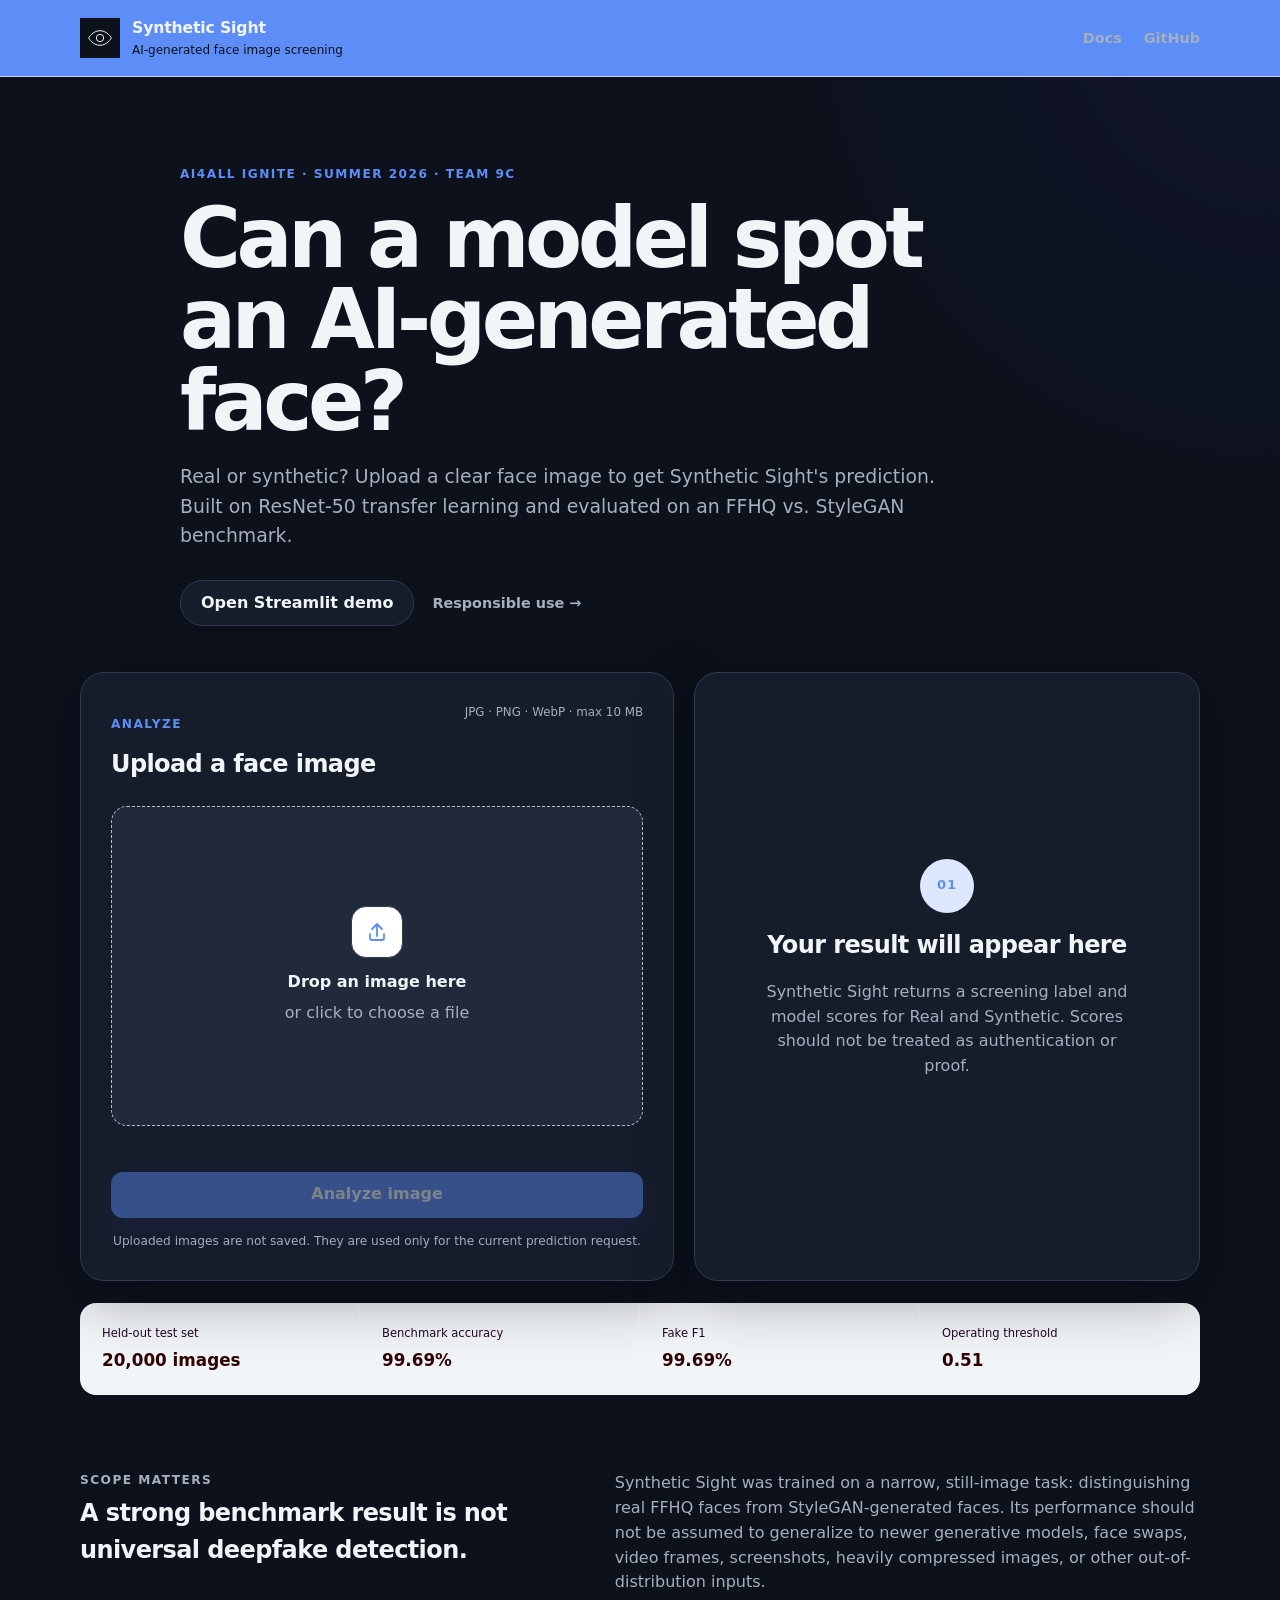
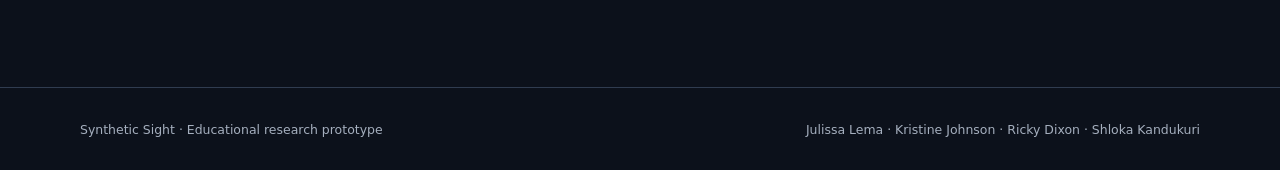
==== frontend/index.html @ fc6e4e45 "Add GitHub Pages frontend" ====
<!doctype html>
<html lang="en">
<head>
  <meta charset="utf-8" />
  <meta name="viewport" content="width=device-width, initial-scale=1" />
  <meta
    name="description"
    content="Synthetic Sight — a research prototype for screening still face images for StyleGAN-like synthetic patterns."
  />
  <meta name="theme-color" content="#111827" />
  <title>Synthetic Sight</title>
  <link rel="stylesheet" href="./styles.css" />
</head>
<body>
  <header class="site-header">
    <div class="shell header-inner">
      <a class="brand" href="./" aria-label="Synthetic Sight home">
        <span class="brand-mark" aria-hidden="true">
          <svg viewBox="0 0 64 64" role="img">
            <path d="M4 32s10-18 28-18 28 18 28 18-10 18-28 18S4 32 4 32Z"></path>
            <circle cx="32" cy="32" r="9"></circle>
          </svg>
        </span>
        <span>
          <strong>Synthetic Sight</strong>
          <small>AI-generated face image screening</small>
        </span>
      </a>

      <nav class="nav-links" aria-label="Project links">
        <a href="https://github.com/kristinealli/SyntheticSight/tree/main/docs" target="_blank" rel="noreferrer">Docs</a>
        <a href="https://github.com/kristinealli/SyntheticSight" target="_blank" rel="noreferrer">GitHub</a>
      </nav>
    </div>
  </header>

  <main>
    <section class="hero shell">
      <div class="eyebrow">AI4ALL Ignite · Summer 2026 · Team 9C</div>
      <h1>Can a model spot an AI-generated face?</h1>
      <p class="hero-copy">
        Real or synthetic? Upload a clear face image to get Synthetic Sight's prediction.
        Built on ResNet-50 transfer learning and evaluated on an FFHQ vs. StyleGAN benchmark.
      </p>
      <div class="hero-actions">
        <a class="button button-secondary" id="streamlit-link"
          href="https://syntheticsight-ai4allgroup09c.streamlit.app/"
          target="_blank" rel="noreferrer">Open Streamlit demo</a>
        <a class="text-link" href="https://github.com/kristinealli/SyntheticSight/blob/main/docs/bias-and-ethics.md"
          target="_blank" rel="noreferrer">Responsible use →</a>
      </div>
    </section>

    <section class="workspace shell" aria-labelledby="analyze-heading">
      <div class="panel upload-panel">
        <div class="panel-heading">
          <div>
            <p class="section-kicker">Analyze</p>
            <h2 id="analyze-heading">Upload a face image</h2>
          </div>
          <span class="format-note">JPG · PNG · WebP · max 10 MB</span>
        </div>

        <input id="file-input" type="file" accept="image/jpeg,image/png,image/webp" hidden />

        <div
          id="drop-zone"
          class="drop-zone"
          role="button"
          tabindex="0"
          aria-controls="file-input"
          aria-label="Choose an image or drop an image here"
        >
          <div id="drop-prompt" class="drop-prompt">
            <div class="upload-icon" aria-hidden="true">
              <svg viewBox="0 0 24 24">
                <path d="M12 16V4m0 0L7 9m5-5 5 5M5 14v4a2 2 0 0 0 2 2h10a2 2 0 0 0 2-2v-4"></path>
              </svg>
            </div>
            <strong>Drop an image here</strong>
            <span>or click to choose a file</span>
          </div>

          <div id="preview-wrap" class="preview-wrap" hidden>
            <img id="image-preview" alt="Preview of selected image" />
            <button id="change-image" class="image-action" type="button">Choose another</button>
          </div>
        </div>

        <div id="status" class="status" role="status" aria-live="polite"></div>

        <button id="analyze-button" class="button button-primary analyze-button" type="button" disabled>
          Analyze image
        </button>

        <p class="privacy-note">
          Uploaded images are not saved. They are used only for the current prediction request.
        </p>
      </div>

      <aside class="panel result-panel" aria-labelledby="result-heading">
        <div id="result-empty" class="result-empty">
          <div class="result-icon" aria-hidden="true">01</div>
          <h2 id="result-heading">Your result will appear here</h2>
          <p>
            Synthetic Sight returns a screening label and model scores for Real and Synthetic.
            Scores should not be treated as authentication or proof.
          </p>
        </div>

        <div id="result-content" hidden>
          <p class="section-kicker">Screening result</p>
          <div class="result-title-row">
            <div>
              <h2 id="result-label">—</h2>
              <p id="result-summary" class="result-summary"></p>
            </div>
            <span id="result-badge" class="result-badge"></span>
          </div>

          <div class="score-block">
            <div class="score-row">
              <div class="score-label">
                <span>Synthetic score</span>
                <strong id="synthetic-score">—</strong>
              </div>
              <div class="meter" aria-hidden="true">
                <span id="synthetic-meter"></span>
              </div>
            </div>

            <div class="score-row">
              <div class="score-label">
                <span>Real score</span>
                <strong id="real-score">—</strong>
              </div>
              <div class="meter" aria-hidden="true">
                <span id="real-meter"></span>
              </div>
            </div>
          </div>

          <dl class="result-meta">
            <div>
              <dt>Decision threshold</dt>
              <dd id="threshold">—</dd>
            </div>
            <div>
              <dt>Model</dt>
              <dd>ResNet-50</dd>
            </div>
          </dl>

          <div class="caveat">
            <strong>Interpret with care.</strong>
            <p id="caveat-text">
              Screening indication only; this prediction does not authenticate image provenance.
            </p>
          </div>
        </div>
      </aside>
    </section>

    <section class="model-strip shell" aria-label="Model summary">
      <div>
        <span>Held-out test set</span>
        <strong>20,000 images</strong>
      </div>
      <div>
        <span>Benchmark accuracy</span>
        <strong>99.69%</strong>
      </div>
      <div>
        <span>Fake F1</span>
        <strong>99.69%</strong>
      </div>
      <div>
        <span>Operating threshold</span>
        <strong>0.51</strong>
      </div>
    </section>

    <section class="scope shell">
      <div>
        <p class="section-kicker">Scope matters</p>
        <h2>A strong benchmark result is not universal deepfake detection.</h2>
      </div>
      <p>
        Synthetic Sight was trained on a narrow, still-image task: distinguishing real FFHQ faces from StyleGAN-generated faces.
        Its performance should not be assumed to generalize to newer generative models, face swaps, video frames, screenshots,
        heavily compressed images, or other out-of-distribution inputs.
      </p>
    </section>
  </main>

  <footer class="site-footer">
    <div class="shell footer-inner">
      <p>Synthetic Sight · Educational research prototype</p>
      <p>Julissa Lema · Kristine Johnson · Ricky Dixon · Shloka Kandukuri</p>
    </div>
  </footer>

  <script src="./config.js"></script>
  <script src="./app.js"></script>
</body>
</html>
---- frontend/styles.css ----
/* :root {
  --bg: #1A150B;
  --surface: #5B342B;
  --surface-muted: #3D3421;
  --ink: hsl(F1DDD0);
  --ink-soft: #faf4f3;
  --line: #F3E6CB;
  --accent: #D25149;
  --accent-dark: #65231F;
  --accent-soft: #EQAF8E;
  --synthetic: #D25149;
  --real: #635639;
  --danger: #402B1C;
  --danger-soft: #E0AF8E;
  --shadow: 0 18px 60px rgba(17, 24, 39, 0.08);
  --radius-lg: 24px;
  --radius-md: 16px;
  --radius-sm: 10px;
  --shell: 1120px;
} */

/* :root {
  --bg: #0E0E11;
  --surface: #1A1A20;
  --surface-muted: #25252D;

  --ink: #F5F2EE;
  --ink-soft: #AAA7B0;
  --line: #35353F;

  --accent: #D95D67;
  --accent-dark: #913C45;
  --accent-soft: #F7DADD;

  --synthetic: #D95D67;
  --real: #6F8F84;

  --danger: #B6434D;
  --danger-soft: #F8DEDF;

  --shadow: 0 18px 60px rgba(0, 0, 0, 0.28);
  --radius-lg: 24px;
  --radius-md: 16px;
  --radius-sm: 10px;
  --shell: 1120px;
} */

:root {
  --bg: #0C111B;
  --surface: #151D2B;
  --surface-muted: #202A3B;

  --ink: #F2F5F8;
  --ink-soft: #A5AFBE;
  --line: #303C50;

  --accent: #5D8EF7;
  --accent-dark: #315DBA;
  --accent-soft: #DDE8FF;

  --synthetic: #E56473;
  --real: #61A89D;

  --danger: #C94958;
  --danger-soft: #F7DDE1;

  --shadow: 0 18px 60px rgba(4, 9, 20, 0.36);
  --radius-lg: 24px;
  --radius-md: 16px;
  --radius-sm: 10px;
  --shell: 1120px;
}

/* :root {
  --bg: #17120F;
  --surface: #2A201C;
  --surface-muted: #382B25;

  --ink: #F1E8DE;
  --ink-soft: #C2B4A7;
  --line: #514039;

  --accent: #D4655B;
  --accent-dark: #8A3933;
  --accent-soft: #F2CFC8;

  --synthetic: #D4655B;
  --real: #8A9270;

  --danger: #A7423A;
  --danger-soft: #F3D3CE;

  --shadow: 0 18px 60px rgba(12, 7, 5, 0.34);
  --radius-lg: 24px;
  --radius-md: 16px;
  --radius-sm: 10px;
  --shell: 1120px;
} */

* {
  box-sizing: border-box;
}

html {
  scroll-behavior: smooth;
}

body {
  margin: 0;
  background:
    radial-gradient(circle at top right, rgba(79, 70, 229, 0.08), transparent 34rem),
    var(--bg);
  color: var(--ink);
  font-family:
    Inter, ui-sans-serif, system-ui, -apple-system, BlinkMacSystemFont, "Segoe UI",
    sans-serif;
  line-height: 1.55;
}

button,
input {
  font: inherit;
}

button,
a {
  -webkit-tap-highlight-color: transparent;
}

a {
  color: inherit;
}

.shell {
  width: min(calc(100% - 40px), var(--shell));
  margin-inline: auto;
}

.site-header {
  border-bottom: 1px solid rgba(223, 227, 232, 0.8);
  background:#5D8EF7;
  backdrop-filter: blur(14px);
  position: sticky;
  top: 0;
  z-index: 20;
}

.header-inner,
.footer-inner {
  display: flex;
  align-items: center;
  justify-content: space-between;
  gap: 24px;
}

.header-inner {
  min-height: 76px;
}

.brand {
  display: inline-flex;
  align-items: center;
  gap: 12px;
  text-decoration: none;
}

.brand-mark {
  width: 40px;
  height: 40px;
  display: grid;
  place-items: center;cd /
  border-radius: 12px;
  background: var(--bg);
}

.brand-mark svg {
  width: 26px;
  height: 26px;
  fill: none;
  stroke: white;
  stroke-width: 2.3;
}

.brand strong,
.brand small {
  display: block;
}

.brand strong {
  font-size: 0.98rem;
  letter-spacing: -0.01em;
}

.brand small {
  margin-top: 1px;
  color:var(--bg);
  font-size: 0.75rem;
}

.nav-links {
  display: flex;
  gap: 22px;
}

.nav-links a,
.text-link {
  color: var(--ink-soft);
  text-decoration: none;
  font-size: 0.9rem;
  font-weight: 650;
}

.nav-links a:hover,
.text-link:hover {
  color: var(--ink);
}

.hero {
  padding: 88px 0 46px;
  max-width: 920px;
}

.eyebrow,
.section-kicker {
  color: var(--accent);
  font-size: 0.76rem;
  font-weight: 800;
  letter-spacing: 0.12em;
  text-transform: uppercase;
}

.hero h1 {
  max-width: 780px;
  margin: 14px 0 20px;
  font-size: clamp(2.6rem, 7vw, 5.2rem);
  line-height: 0.98;
  letter-spacing: -0.055em;
}

.hero-copy {
  max-width: 760px;
  margin: 0;
  color: var(--ink-soft);
  font-size: clamp(1rem, 2vw, 1.18rem);
}

.hero-actions {
  display: flex;
  align-items: center;
  gap: 18px;
  margin-top: 30px;
}

.button {
  border: 0;
  border-radius: 999px;
  cursor: pointer;
  display: inline-flex;
  align-items: center;
  justify-content: center;
  min-height: 46px;
  padding: 0 20px;
  font-weight: 750;
  text-decoration: none;
  transition: transform 0.16s ease, box-shadow 0.16s ease, opacity 0.16s ease;
}

.button:hover:not(:disabled) {
  transform: translateY(-1px);
}

.button-primary {
  color: rgb(249, 249, 249);
  background: var(--accent);
  box-shadow: 0 10px 24px rgba(79, 70, 229, 0.22);
}

.button-primary:hover:not(:disabled) {
  background: var(--accent-dark);
}

.button-secondary {
  background: var(--surface);
  border: 1px solid var(--line);
}

.button:disabled {
  cursor: not-allowed;
  opacity: 0.46;
}

.workspace {
  display: grid;
  grid-template-columns: minmax(0, 1.08fr) minmax(300px, 0.92fr);
  gap: 20px;
  align-items: stretch;
}

.panel {
  background: var(--surface);
  border: 1px solid var(--line);
  border-radius: var(--radius-lg);
  box-shadow: var(--shadow);
}

.upload-panel {
  padding: 30px;
}

.result-panel {
  padding: 30px;
  min-height: 530px;
  display: flex;
}

.panel-heading {
  display: flex;
  align-items: flex-start;
  justify-content: space-between;
  gap: 20px;
  margin-bottom: 22px;
}

.panel-heading h2,
.result-panel h2,
.scope h2 {
  margin: 5px 0 0;
  letter-spacing: -0.025em;
}

.format-note {
  color: var(--ink-soft);
  font-size: 0.74rem;
  white-space: nowrap;
}

.drop-zone {
  min-height: 320px;
  border: 1.5px dashed #b9c0ca;
  border-radius: var(--radius-md);
  background: var(--surface-muted);
  display: grid;
  place-items: center;
  overflow: hidden;
  cursor: pointer;
  outline: none;
  transition: border-color 0.16s ease, background 0.16s ease, box-shadow 0.16s ease;
}

.drop-zone:hover,
.drop-zone:focus-visible,
.drop-zone.is-dragging {
  border-color: var(--accent);
  background: var(--accent-soft);
  box-shadow: 0 0 0 4px rgba(79, 70, 229, 0.08);
}

.drop-prompt {
  display: flex;
  flex-direction: column;
  align-items: center;
  gap: 6px;
  color: var(--ink-soft);
}

.drop-prompt strong {
  color: var(--ink);
}

.upload-icon {
  width: 52px;
  height: 52px;
  display: grid;
  place-items: center;
  margin-bottom: 6px;
  border-radius: 15px;
  background: white;
  border: 1px solid var(--line);
}

.upload-icon svg {
  width: 24px;
  height: 24px;
  fill: none;
  stroke: var(--accent);
  stroke-width: 1.8;
  stroke-linecap: round;
  stroke-linejoin: round;
}

.preview-wrap {
  width: 100%;
  height: 320px;
  position: relative;
  background: #111827;
}

.preview-wrap img {
  width: 100%;
  height: 100%;
  display: block;
  object-fit: contain;
}

.image-action {
  position: absolute;
  right: 14px;
  bottom: 14px;
  border: 1px solid rgba(255, 255, 255, 0.38);
  border-radius: 999px;
  padding: 8px 12px;
  color: white;
  background: rgba(17, 24, 39, 0.78);
  backdrop-filter: blur(6px);
  cursor: pointer;
}

.status {
  min-height: 24px;
  margin: 14px 2px 8px;
  color: var(--ink-soft);
  font-size: 0.86rem;
}

.status.is-error {
  color: var(--danger);
}

.analyze-button {
  width: 100%;
  border-radius: 12px;
}

.privacy-note {
  margin: 14px 2px 0;
  color: var(--ink-soft);
  font-size: 0.76rem;
}

.result-empty,
#result-content {
  width: 100%;
  align-self: center;
}

.result-empty {
  max-width: 380px;
  margin: auto;
  text-align: center;
}

.result-empty p {
  color: var(--ink-soft);
}

.result-icon {
  width: 54px;
  height: 54px;
  margin: 0 auto 14px;
  display: grid;
  place-items: center;
  border-radius: 50%;
  color: var(--accent);
  background: var(--accent-soft);
  font-size: 0.82rem;
  font-weight: 850;
  letter-spacing: 0.06em;
}

.result-title-row {
  display: flex;
  justify-content: space-between;
  gap: 18px;
  align-items: start;
}

.result-title-row h2 {
  font-size: 2.5rem;
  line-height: 1;
}

.result-summary {
  margin: 8px 0 0;
  color: var(--ink-soft);
}

.result-badge {
  border-radius: 999px;
  padding: 7px 10px;
  font-size: 0.72rem;
  font-weight: 800;
}

.result-badge.synthetic {
  color: var(--synthetic);
  background: #f3e8ff;
}

.result-badge.real {
  color: var(--real);
  background: #ccfbf1;
}

.score-block {
  display: grid;
  gap: 20px;
  margin: 32px 0;
}

.score-label {
  display: flex;
  justify-content: space-between;
  gap: 12px;
  margin-bottom: 8px;
  font-size: 0.88rem;
}

.score-label span {
  color: var(--ink-soft);
}

.meter {
  height: 10px;
  overflow: hidden;
  border-radius: 999px;
  background: #e9edf2;
}

.meter span {
  display: block;
  width: 0;
  height: 100%;
  border-radius: inherit;
  transition: width 0.45s ease;
}

#synthetic-meter {
  background: var(--synthetic);
}

#real-meter {
  background: var(--real);
}

.result-meta {
  display: grid;
  grid-template-columns: 1fr 1fr;
  gap: 10px;
  margin: 0;
}

.result-meta>div {
  padding: 14px;
  border-radius: 12px;
  background: var(--surface-muted);
}

.result-meta dt {
  color: var(--ink-soft);
  font-size: 0.72rem;
}

.result-meta dd {
  margin: 4px 0 0;
  font-weight: 800;
}

.caveat {
  margin-top: 24px;
  padding: 16px;
  border-left: 3px solid var(--accent);
  background: var(--accent-soft);
  border-radius: 4px 12px 12px 4px;
}

.caveat p {
  margin: 5px 0 0;
  color: #4b5563;
  font-size: 0.84rem;
}

.model-strip {
  display: grid;
  grid-template-columns: repeat(4, 1fr);
  margin-top: 22px;
  background: var(--ink);
  color: rgb(48, 3, 3);
  border-radius: var(--radius-md);
  overflow: hidden;
}

.model-strip div {
  padding: 22px;
  border-right: 1px solid rgba(255, 255, 255, 0.12);
}

.model-strip div:last-child {
  border-right: 0;
}

.model-strip span,
.model-strip strong {
  display: block;
}

.model-strip span {
  color: #220626;
  font-size: 0.72rem;
}

.model-strip strong {
  margin-top: 4px;
  font-size: 1.05rem;
}

.scope {
  display: grid;
  grid-template-columns: 0.9fr 1.1fr;
  gap: 56px;
  padding-top: 76px;
  padding-bottom: 92px;
  align-items: start;
}

.scope p {
  color: var(--ink-soft);
  margin: 0;
}

.scope h2 {
  max-width: 480px;
}

.site-footer {
  border-top: 1px solid var(--line);
  color: var(--ink-soft);
  font-size: 0.78rem;
}

.footer-inner {
  min-height: 82px;
}

.footer-inner p {
  margin: 0;
}

@media (max-width: 820px) {

  .workspace,
  .scope {
    grid-template-columns: 1fr;
  }

  .result-panel {
    min-height: 420px;
  }

  .model-strip {
    grid-template-columns: 1fr 1fr;
  }

  .model-strip div:nth-child(2) {
    border-right: 0;
  }

  .model-strip div:nth-child(-n+2) {
    border-bottom: 1px solid rgba(255, 255, 255, 0.12);
  }

  .scope {
    gap: 22px;
  }
}

@media (max-width: 560px) {
  .shell {
    width: min(calc(100% - 24px), var(--shell));
  }

  .header-inner {
    min-height: 68px;
  }

  .brand small,
  .nav-links a:first-child {
    display: none;
  }

  .hero {
    padding-top: 60px;
  }

  .hero h1 {
    font-size: 3rem;
  }

  .hero-actions {
    align-items: flex-start;
    flex-direction: column;
  }

  .upload-panel,
  .result-panel {
    padding: 20px;
  }

  .panel-heading {
    display: block;
  }

  .format-note {
    display: block;
    margin-top: 6px;
  }

  .drop-zone,
  .preview-wrap {
    min-height: 260px;
    height: 260px;
  }

  .model-strip {
    grid-template-columns: 1fr;
  }

  .model-strip div {
    border-right: 0;
    border-bottom: 1px solid rgba(255, 255, 255, 0.12);
  }

  .model-strip div:last-child {
    border-bottom: 0;
  }

  .footer-inner {
    display: block;
    padding: 22px 0;
  }

  .footer-inner p+p {
    margin-top: 6px;
  }
}
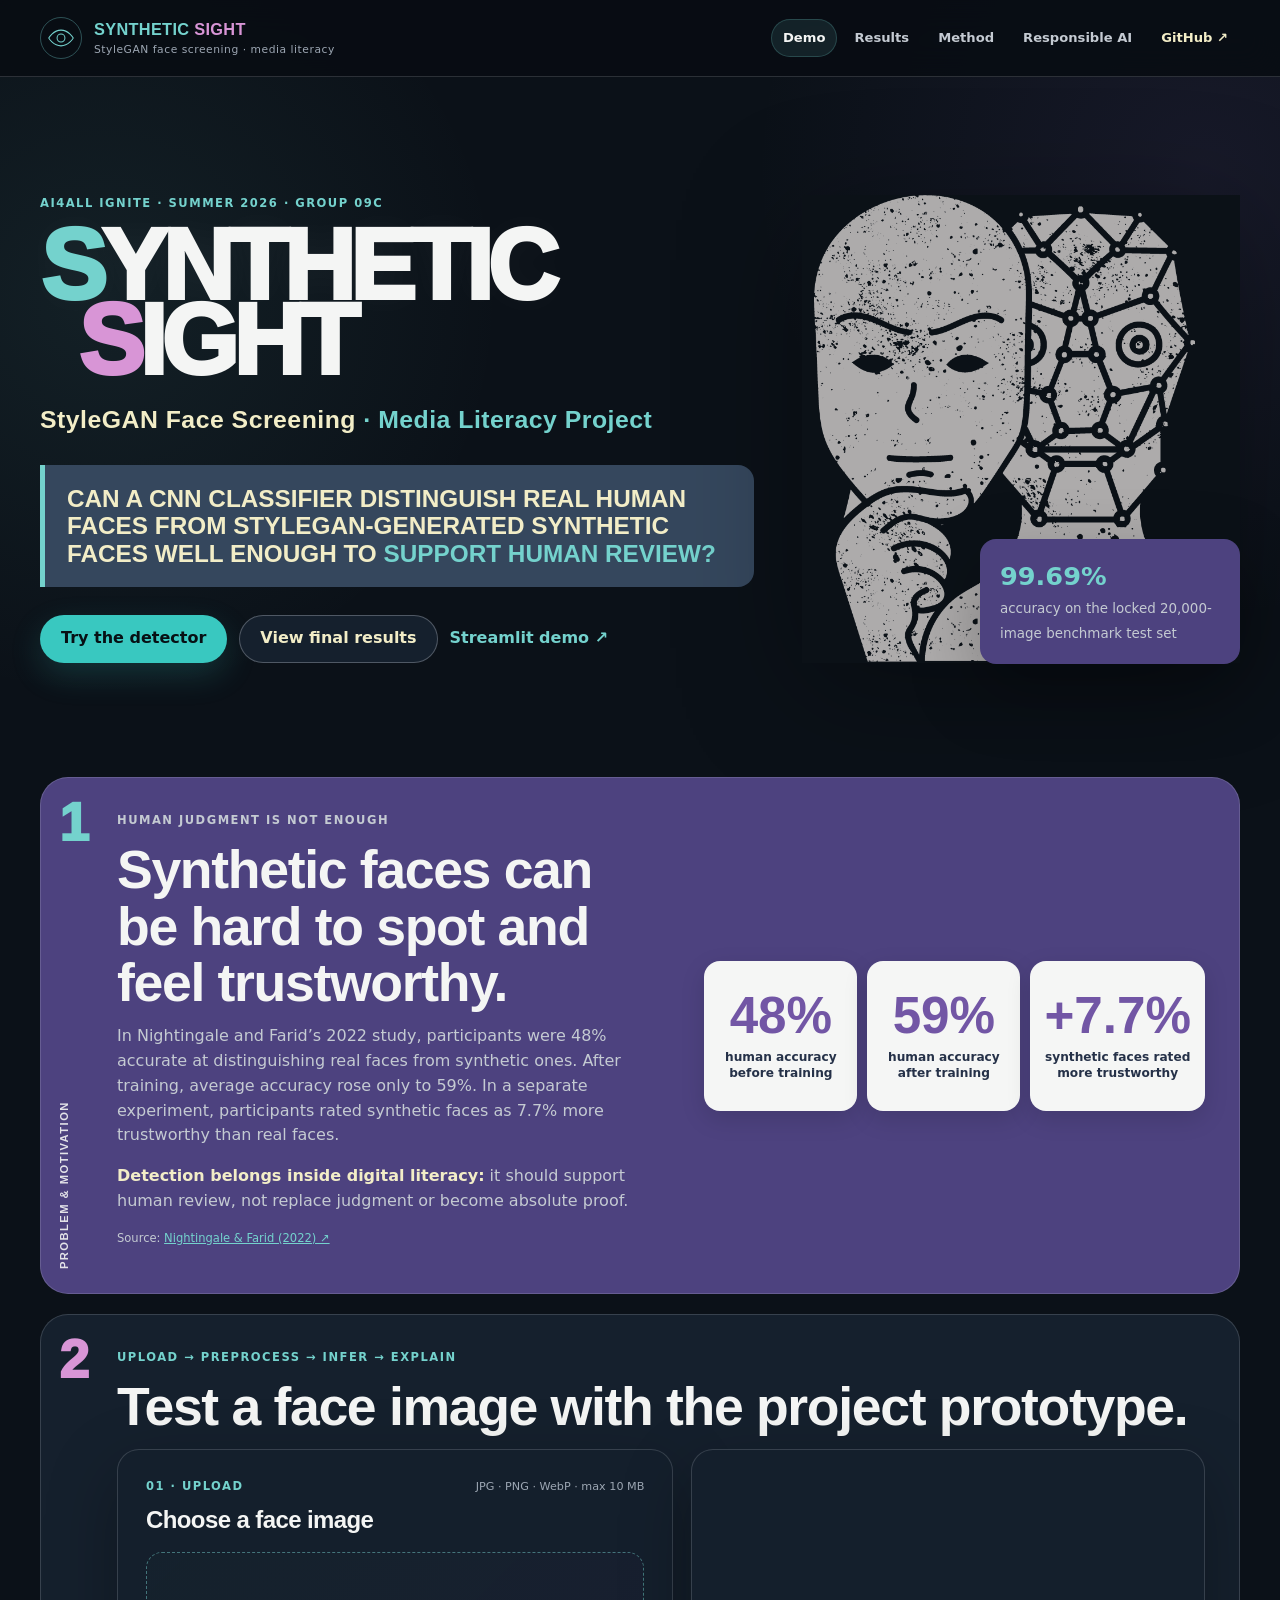
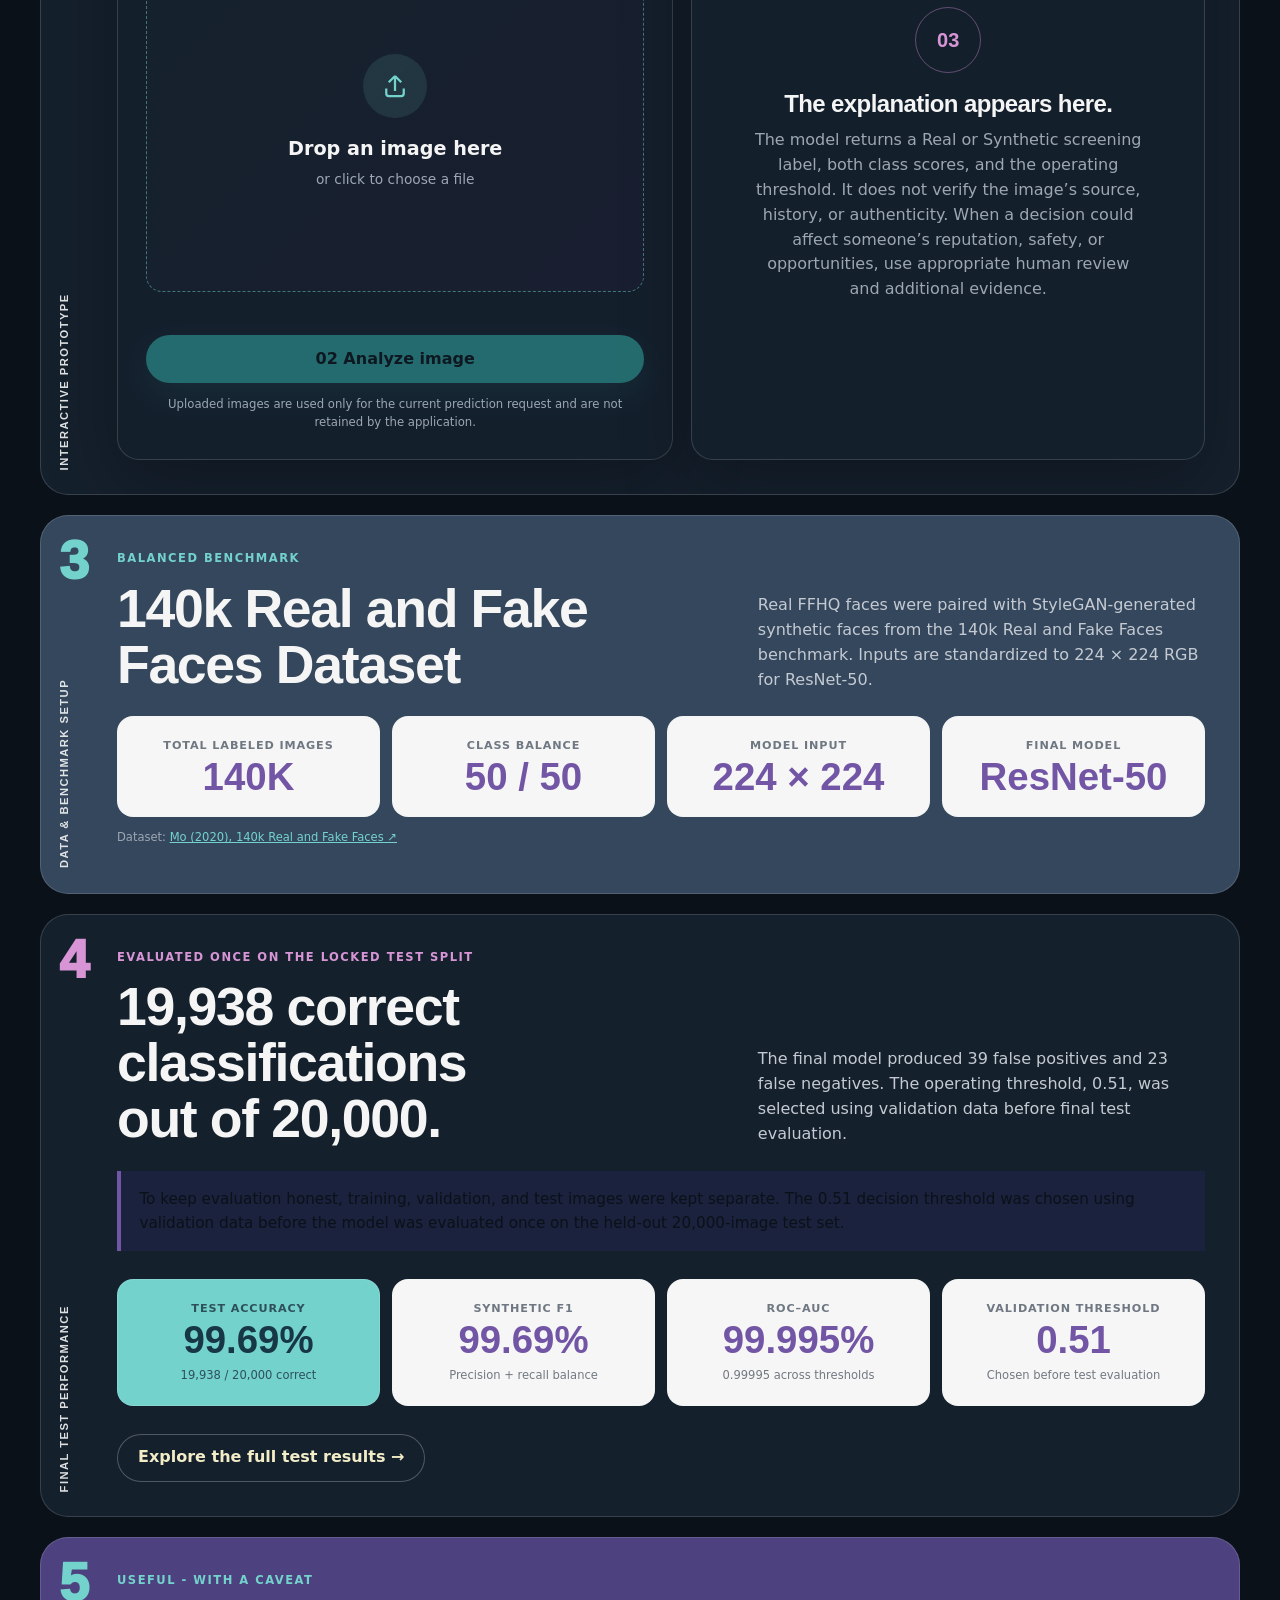
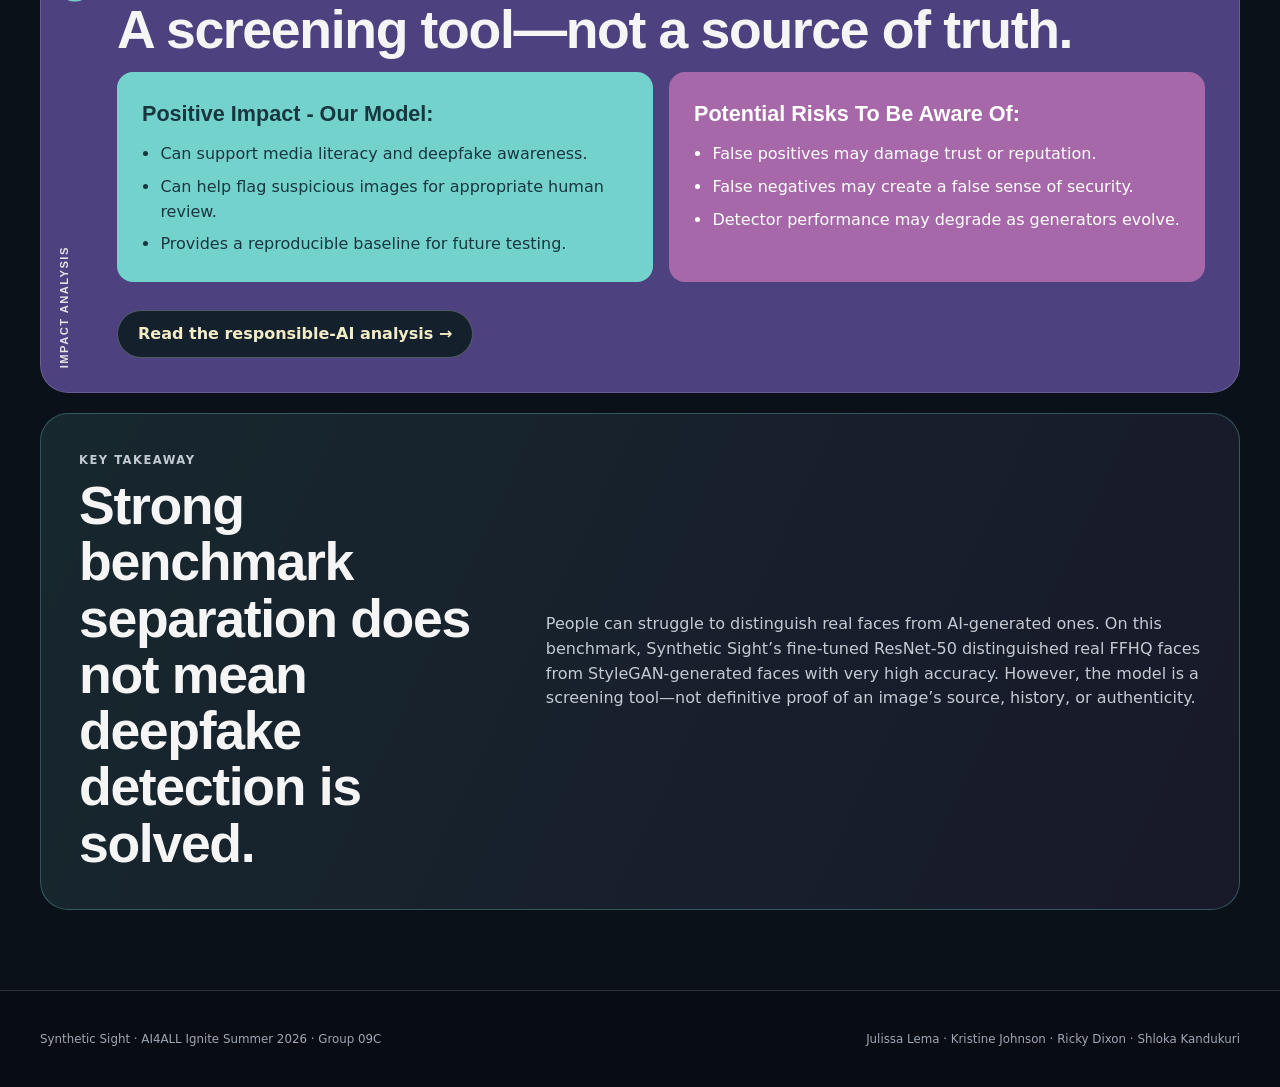
==== commit 038e77ff: "Update Synthetic Sight website and upload interface" ====
--- a/frontend/index.html
+++ b/frontend/index.html
@@ -1,206 +1,284 @@
 <!doctype html>
 <html lang="en">
+
 <head>
   <meta charset="utf-8" />
   <meta name="viewport" content="width=device-width, initial-scale=1" />
-  <meta
-    name="description"
-    content="Synthetic Sight — a research prototype for screening still face images for StyleGAN-like synthetic patterns."
-  />
-  <meta name="theme-color" content="#111827" />
-  <title>Synthetic Sight</title>
+  <meta name="description"
+    content="Synthetic Sight is an AI4ALL Ignite project that uses computer vision to flag visual patterns associated with StyleGAN-generated face images for human review." />
+  <meta name="theme-color" content="#0b1118" />
+  <title>Synthetic Sight · StyleGAN Face Screening</title>
   <link rel="stylesheet" href="./styles.css" />
 </head>
+
 <body>
   <header class="site-header">
     <div class="shell header-inner">
-      <a class="brand" href="./" aria-label="Synthetic Sight home">
+      <a class="brand" href="./index.html" aria-label="Synthetic Sight home">
         <span class="brand-mark" aria-hidden="true">
-          <svg viewBox="0 0 64 64" role="img">
+          <svg viewBox="0 0 64 64">
             <path d="M4 32s10-18 28-18 28 18 28 18-10 18-28 18S4 32 4 32Z"></path>
             <circle cx="32" cy="32" r="9"></circle>
           </svg>
         </span>
         <span>
-          <strong>Synthetic Sight</strong>
-          <small>AI-generated face image screening</small>
+          <strong class="brand-title"><span class="brand-synthetic">Synthetic</span> <span
+              class="brand-sight">Sight</span></strong>
+          <small>StyleGAN face screening · media literacy</small>
         </span>
       </a>
-
       <nav class="nav-links" aria-label="Project links">
-        <a href="https://github.com/kristinealli/SyntheticSight/tree/main/docs" target="_blank" rel="noreferrer">Docs</a>
-        <a href="https://github.com/kristinealli/SyntheticSight" target="_blank" rel="noreferrer">GitHub</a>
+        <a class="active" href="./index.html">Demo</a>
+        <a href="./results.html">Results</a>
+        <a href="./methodology.html">Method</a>
+        <a href="./responsible-ai.html">Responsible AI</a>
+        <a class="nav-github" href="https://github.com/kristinealli/SyntheticSight" target="_blank"
+          rel="noreferrer">GitHub ↗</a>
       </nav>
     </div>
   </header>
 
   <main>
     <section class="hero shell">
-      <div class="eyebrow">AI4ALL Ignite · Summer 2026 · Team 9C</div>
-      <h1>Can a model spot an AI-generated face?</h1>
-      <p class="hero-copy">
-        Real or synthetic? Upload a clear face image to get Synthetic Sight's prediction.
-        Built on ResNet-50 transfer learning and evaluated on an FFHQ vs. StyleGAN benchmark.
+      <div class="hero-copy-wrap">
+        <div class="eyebrow">AI4ALL Ignite · Summer 2026 · Group 09C</div>
+        <h1 class="hero-wordmark" aria-label="Synthetic Sight"><span class="synthetic">Synthetic</span><span
+            class="sight">S<em>ight</em></span></h1>
+        <p class="hero-subtitle">StyleGAN Face Screening <span>· Media Literacy Project</span></p>
+        <p class="hero-question">Can a CNN classifier distinguish real human faces from StyleGAN-generated synthetic
+          faces well enough to <strong>support human review?</strong></p>
+        <div class="hero-actions">
+          <a class="button button-primary" href="#detector">Try the detector</a>
+          <a class="button button-secondary" href="./results.html">View final results</a>
+          <a class="text-link" id="streamlit-link" href="https://syntheticsight-ai4allgroup09c.streamlit.app/"
+            target="_blank" rel="noreferrer">Streamlit demo ↗</a>
+        </div>
+      </div>
+      <div class="hero-visual" aria-hidden="true">
+        <img src="./assets/synthetic-sight-face.png" alt="" />
+        <div class="hero-fact-card"><strong>99.69%</strong><span>accuracy on the locked 20,000-image benchmark test
+            set</span></div>
+      </div>
+    </section>
+
+    <section class="poster-section purple-panel shell" aria-labelledby="motivation-heading">
+      <span class="section-number">1</span>
+      <span class="vertical-label">Problem &amp; Motivation</span>
+      <div class="motivation-layout">
+        <div class="motivation-copy">
+          <p class="section-kicker">Human judgment is not enough</p>
+          <h2 id="motivation-heading">Synthetic faces can be hard to spot and feel trustworthy.</h2>
+          <p>In Nightingale and Farid’s 2022 study, participants were 48% accurate at distinguishing real faces from
+            synthetic ones. After training, average accuracy rose only to 59%. In a separate experiment, participants
+            rated
+            synthetic faces as 7.7% more trustworthy than real faces.</p>
+          <p><strong class="cream-text">Detection belongs inside digital literacy:</strong> it should support human
+            review, not replace judgment or become absolute proof.</p>
+          <p class="source-note">Source: <a href="https://doi.org/10.1073/pnas.2120481119" target="_blank"
+              rel="noreferrer">Nightingale &amp; Farid (2022) ↗</a></p>
+        </div>
+        <div class="stat-cards" aria-label="Human detection study statistics">
+          <div class="stat-card"><strong>48%</strong><span>human accuracy<br />before training</span></div>
+          <div class="stat-card"><strong>59%</strong><span>human accuracy<br />after training</span></div>
+          <div class="stat-card"><strong>+7.7%</strong><span>synthetic faces rated<br />more trustworthy</span></div>
+        </div>
+      </div>
+    </section>
+
+    <section id="detector" class="poster-section shell" aria-labelledby="analyze-heading">
+      <span class="section-number purple">2</span>
+      <span class="vertical-label">Interactive Prototype</span>
+      <div class="section-heading">
+        <p class="section-kicker">Upload → Preprocess → Infer → Explain</p>
+        <h2 id="analyze-heading">Test a face image with the project prototype.</h2>
+      </div>
+      <div class="workspace">
+        <div class="panel upload-panel">
+          <div class="panel-heading">
+            <div>
+              <p class="section-kicker">01 · Upload</p>
+              <h2>Choose a face image</h2>
+            </div>
+            <span class="format-note">JPG · PNG · WebP · max 10 MB</span>
+          </div>
+
+          <input id="file-input" type="file" accept="image/jpeg,image/png,image/webp" hidden />
+          <div id="drop-zone" class="drop-zone" role="button" tabindex="0" aria-controls="file-input"
+            aria-label="Choose an image or drop an image here">
+            <div id="drop-prompt" class="drop-prompt">
+              <div class="upload-icon" aria-hidden="true"><svg viewBox="0 0 24 24">
+                  <path d="M12 16V4m0 0L7 9m5-5 5 5M5 14v4a2 2 0 0 0 2 2h10a2 2 0 0 0 2-2v-4"></path>
+                </svg></div>
+              <strong>Drop an image here</strong>
+              <span>or click to choose a file</span>
+            </div>
+            <div id="preview-wrap" class="preview-wrap" hidden>
+              <img id="image-preview" alt="Preview of selected image" />
+              <button id="change-image" class="image-action" type="button">Choose another</button>
+            </div>
+          </div>
+
+          <div id="status" class="status" role="status" aria-live="polite"></div>
+          <button id="analyze-button" class="button button-primary analyze-button" type="button" disabled>02 Analyze
+            image</button>
+          <p class="privacy-note">Uploaded images are used only for the current prediction request and are not retained
+            by the application.</p>
+        </div>
+
+        <aside class="panel result-panel" aria-labelledby="result-heading">
+          <div id="result-empty" class="result-empty">
+            <div class="result-icon" aria-hidden="true">03</div>
+            <h2 id="result-heading">The explanation appears here.</h2>
+            <p>
+              The model returns a Real or Synthetic screening label, both class scores, and the operating threshold.
+              It does not verify the image’s source, history, or authenticity. When a decision could affect someone’s
+              reputation, safety, or opportunities, use appropriate human review and additional evidence.
+            </p>
+          </div>
+
+          <div id="result-content" hidden>
+            <p class="section-kicker purple">Screening result</p>
+            <div class="result-title-row">
+              <div>
+                <h2 id="result-label">—</h2>
+                <p id="result-summary" class="result-summary"></p>
+              </div>
+              <span id="result-badge" class="result-badge"></span>
+            </div>
+            <div class="score-block">
+              <div class="score-row">
+                <div class="score-label"><span>Synthetic score</span><strong id="synthetic-score">—</strong></div>
+                <div class="meter" aria-hidden="true"><span id="synthetic-meter"></span></div>
+              </div>
+              <div class="score-row">
+                <div class="score-label"><span>Real score</span><strong id="real-score">—</strong></div>
+                <div class="meter" aria-hidden="true"><span id="real-meter"></span></div>
+              </div>
+            </div>
+            <dl class="result-meta">
+              <div>
+                <dt>Decision threshold</dt>
+                <dd id="threshold">—</dd>
+              </div>
+              <div>
+                <dt>Model</dt>
+                <dd>ResNet-50</dd>
+              </div>
+            </dl>
+            <div class="caveat"><strong>Interpret with care.</strong>
+              <p id="caveat-text">This prediction is a review signal only; it does not verify the image’s source,
+                history, or authenticity.</p>
+            </div>
+          </div>
+        </aside>
+      </div>
+    </section>
+
+    <section class="poster-section slate-panel shell" aria-labelledby="benchmark-heading">
+      <span class="section-number">3</span>
+      <span class="vertical-label">Data &amp; Benchmark Setup</span>
+      <div class="section-heading-row">
+        <div>
+          <p class="section-kicker">Balanced benchmark</p>
+          <h2 id="benchmark-heading">140k Real and Fake Faces Dataset</h2>
+        </div>
+        <p>Real FFHQ faces were paired with StyleGAN-generated synthetic faces from the 140k Real and Fake Faces
+          benchmark. Inputs are standardized to 224 × 224 RGB for ResNet-50.</p>
+      </div>
+      <div class="model-strip" aria-label="Dataset and model summary">
+        <div><span>Total labeled images</span><strong>140K</strong></div>
+        <div><span>Class balance</span><strong>50 / 50</strong></div>
+        <div><span>Model Input</span><strong>224 × 224</strong></div>
+        <div><span>Final model</span><strong>ResNet-50</strong></div>
+      </div>
+      <p class="source-note">Dataset: <a href="https://www.kaggle.com/datasets/xhlulu/140k-real-and-fake-faces"
+          target="_blank" rel="noreferrer">Mo (2020), 140k Real and Fake Faces ↗</a></p>
+    </section>
+
+    <section class="poster-section shell" aria-labelledby="performance-heading">
+      <span class="section-number purple">4</span>
+      <span class="vertical-label">Final Test Performance</span>
+      <div class="section-heading-row">
+        <div>
+          <p class="section-kicker purple">Evaluated once on the locked test split</p>
+          <h2 id="performance-heading">19,938 correct classifications out of 20,000.</h2>
+        </div>
+        <p>The final model produced 39 false positives and 23 false negatives. The operating threshold, 0.51, was
+          selected using validation data before final test evaluation.</p>
+      </div>
+
+      <p class="evaluation-note">
+        To keep evaluation honest, training, validation, and test images were kept separate. The 0.51 decision threshold
+        was chosen using validation data before the model was evaluated once on the held-out 20,000-image test set.
       </p>
-      <div class="hero-actions">
-        <a class="button button-secondary" id="streamlit-link"
-          href="https://syntheticsight-ai4allgroup09c.streamlit.app/"
-          target="_blank" rel="noreferrer">Open Streamlit demo</a>
-        <a class="text-link" href="https://github.com/kristinealli/SyntheticSight/blob/main/docs/bias-and-ethics.md"
-          target="_blank" rel="noreferrer">Responsible use →</a>
-      </div>
-    </section>
-
-    <section class="workspace shell" aria-labelledby="analyze-heading">
-      <div class="panel upload-panel">
-        <div class="panel-heading">
-          <div>
-            <p class="section-kicker">Analyze</p>
-            <h2 id="analyze-heading">Upload a face image</h2>
-          </div>
-          <span class="format-note">JPG · PNG · WebP · max 10 MB</span>
-        </div>
-
-        <input id="file-input" type="file" accept="image/jpeg,image/png,image/webp" hidden />
-
-        <div
-          id="drop-zone"
-          class="drop-zone"
-          role="button"
-          tabindex="0"
-          aria-controls="file-input"
-          aria-label="Choose an image or drop an image here"
-        >
-          <div id="drop-prompt" class="drop-prompt">
-            <div class="upload-icon" aria-hidden="true">
-              <svg viewBox="0 0 24 24">
-                <path d="M12 16V4m0 0L7 9m5-5 5 5M5 14v4a2 2 0 0 0 2 2h10a2 2 0 0 0 2-2v-4"></path>
-              </svg>
-            </div>
-            <strong>Drop an image here</strong>
-            <span>or click to choose a file</span>
-          </div>
-
-          <div id="preview-wrap" class="preview-wrap" hidden>
-            <img id="image-preview" alt="Preview of selected image" />
-            <button id="change-image" class="image-action" type="button">Choose another</button>
-          </div>
-        </div>
-
-        <div id="status" class="status" role="status" aria-live="polite"></div>
-
-        <button id="analyze-button" class="button button-primary analyze-button" type="button" disabled>
-          Analyze image
-        </button>
-
-        <p class="privacy-note">
-          Uploaded images are not saved. They are used only for the current prediction request.
-        </p>
-      </div>
-
-      <aside class="panel result-panel" aria-labelledby="result-heading">
-        <div id="result-empty" class="result-empty">
-          <div class="result-icon" aria-hidden="true">01</div>
-          <h2 id="result-heading">Your result will appear here</h2>
-          <p>
-            Synthetic Sight returns a screening label and model scores for Real and Synthetic.
-            Scores should not be treated as authentication or proof.
-          </p>
-        </div>
-
-        <div id="result-content" hidden>
-          <p class="section-kicker">Screening result</p>
-          <div class="result-title-row">
-            <div>
-              <h2 id="result-label">—</h2>
-              <p id="result-summary" class="result-summary"></p>
-            </div>
-            <span id="result-badge" class="result-badge"></span>
-          </div>
-
-          <div class="score-block">
-            <div class="score-row">
-              <div class="score-label">
-                <span>Synthetic score</span>
-                <strong id="synthetic-score">—</strong>
-              </div>
-              <div class="meter" aria-hidden="true">
-                <span id="synthetic-meter"></span>
-              </div>
-            </div>
-
-            <div class="score-row">
-              <div class="score-label">
-                <span>Real score</span>
-                <strong id="real-score">—</strong>
-              </div>
-              <div class="meter" aria-hidden="true">
-                <span id="real-meter"></span>
-              </div>
-            </div>
-          </div>
-
-          <dl class="result-meta">
-            <div>
-              <dt>Decision threshold</dt>
-              <dd id="threshold">—</dd>
-            </div>
-            <div>
-              <dt>Model</dt>
-              <dd>ResNet-50</dd>
-            </div>
-          </dl>
-
-          <div class="caveat">
-            <strong>Interpret with care.</strong>
-            <p id="caveat-text">
-              Screening indication only; this prediction does not authenticate image provenance.
-            </p>
-          </div>
-        </div>
-      </aside>
-    </section>
-
-    <section class="model-strip shell" aria-label="Model summary">
+
+      <div class="metric-grid" aria-label="Final model performance">
+        <article class="metric-card metric-primary"><span>Test accuracy</span><strong>99.69%</strong>
+          <p>19,938 / 20,000 correct</p>
+        </article>
+        <article class="metric-card"><span>Synthetic F1</span><strong>99.69%</strong>
+          <p>Precision + recall balance</p>
+        </article>
+        <article class="metric-card"><span>ROC–AUC</span><strong>99.995%</strong>
+          <p>0.99995 across thresholds</p>
+        </article>
+        <article class="metric-card"><span>Validation threshold</span><strong>0.51</strong>
+          <p>Chosen before test evaluation</p>
+        </article>
+      </div>
+      <div class="hero-actions"><a class="button button-secondary" href="./results.html">Explore the full test results
+          →</a></div>
+    </section>
+
+    <section class="poster-section purple-panel shell" aria-labelledby="impact-heading">
+      <span class="section-number">5</span>
+      <span class="vertical-label">Impact Analysis</span>
+      <div class="section-heading">
+        <p class="section-kicker">Useful - with a caveat</p>
+        <h2 id="impact-heading">A screening tool—not a source of truth.</h2>
+      </div>
+      <div class="impact-grid">
+        <article class="impact-card positive">
+          <h3>Positive Impact - Our Model:</h3>
+          <ul>
+            <li>Can support media literacy and deepfake awareness.</li>
+            <li>Can help flag suspicious images for appropriate human review.</li>
+            <li>Provides a reproducible baseline for future testing.</li>
+          </ul>
+        </article>
+        <article class="impact-card risk">
+          <h3>Potential Risks To Be Aware Of: </h3>
+          <ul>
+            <li>False positives may damage trust or reputation.</li>
+            <li>False negatives may create a false sense of security.</li>
+            <li>Detector performance may degrade as generators evolve.</li>
+          </ul>
+        </article>
+      </div>
+      <div class="hero-actions"><a class="button button-secondary" href="./responsible-ai.html">Read the responsible-AI
+          analysis →</a></div>
+    </section>
+
+    <section class="scope-callout shell">
       <div>
-        <span>Held-out test set</span>
-        <strong>20,000 images</strong>
-      </div>
-      <div>
-        <span>Benchmark accuracy</span>
-        <strong>99.69%</strong>
-      </div>
-      <div>
-        <span>Fake F1</span>
-        <strong>99.69%</strong>
-      </div>
-      <div>
-        <span>Operating threshold</span>
-        <strong>0.51</strong>
-      </div>
-    </section>
-
-    <section class="scope shell">
-      <div>
-        <p class="section-kicker">Scope matters</p>
-        <h2>A strong benchmark result is not universal deepfake detection.</h2>
-      </div>
-      <p>
-        Synthetic Sight was trained on a narrow, still-image task: distinguishing real FFHQ faces from StyleGAN-generated faces.
-        Its performance should not be assumed to generalize to newer generative models, face swaps, video frames, screenshots,
-        heavily compressed images, or other out-of-distribution inputs.
-      </p>
+        <p class="section-kicker">Key takeaway</p>
+        <h2>Strong benchmark separation does not mean deepfake detection is solved.</h2>
+      </div>
+      <p>People can struggle to distinguish real faces from AI-generated ones. On this benchmark, Synthetic Sight’s
+        fine-tuned ResNet-50 distinguished real FFHQ faces from StyleGAN-generated faces with very high accuracy.
+        However, the model is a screening tool—not definitive proof of an image’s source, history, or authenticity.</p>
     </section>
   </main>
 
   <footer class="site-footer">
     <div class="shell footer-inner">
-      <p>Synthetic Sight · Educational research prototype</p>
-      <p>Julissa Lema · Kristine Johnson · Ricky Dixon · Shloka Kandukuri</p>
+      <p>Synthetic Sight · AI4ALL Ignite Summer 2026 · Group 09C</p>
+      <p class="footer-team">Julissa Lema · Kristine Johnson · Ricky Dixon · Shloka Kandukuri</p>
     </div>
   </footer>
 
   <script src="./config.js"></script>
   <script src="./app.js"></script>
 </body>
-</html>
+
+</html>
--- a/frontend/styles.css
+++ b/frontend/styles.css
@@ -1,120 +1,70 @@
-/* :root {
-  --bg: #1A150B;
-  --surface: #5B342B;
-  --surface-muted: #3D3421;
-  --ink: hsl(F1DDD0);
-  --ink-soft: #faf4f3;
-  --line: #F3E6CB;
-  --accent: #D25149;
-  --accent-dark: #65231F;
-  --accent-soft: #EQAF8E;
-  --synthetic: #D25149;
-  --real: #635639;
-  --danger: #402B1C;
-  --danger-soft: #E0AF8E;
-  --shadow: 0 18px 60px rgba(17, 24, 39, 0.08);
-  --radius-lg: 24px;
+:root {
+  --bg: #0b1118;
+  --bg-deep: #080d13;
+  --panel: #35475d;
+  --panel-dark: #15202d;
+  --panel-purple: #4d427f;
+  --panel-magenta: #a768aa;
+  --cream: #f2edc7;
+  --paper: #f5f6f5;
+  --ink: #f4f5f4;
+  --ink-soft: #c4cad2;
+  --ink-muted: #9da7b3;
+  --teal: #74d2cd;
+  --teal-strong: #39c8c0;
+  --teal-deep: #268f8c;
+  --purple: #7256a5;
+  --lavender: #d895d6;
+  --blue: #527ef0;
+  --coral: #eb6a7b;
+  --line: rgba(230, 234, 239, 0.16);
+  --line-strong: rgba(230, 234, 239, 0.28);
+  --shadow: 0 24px 70px rgba(0, 0, 0, 0.28);
+  --radius-xl: 28px;
+  --radius-lg: 22px;
   --radius-md: 16px;
-  --radius-sm: 10px;
-  --shell: 1120px;
-} */
-
-/* :root {
-  --bg: #0E0E11;
-  --surface: #1A1A20;
-  --surface-muted: #25252D;
-
-  --ink: #F5F2EE;
-  --ink-soft: #AAA7B0;
-  --line: #35353F;
-
-  --accent: #D95D67;
-  --accent-dark: #913C45;
-  --accent-soft: #F7DADD;
-
-  --synthetic: #D95D67;
-  --real: #6F8F84;
-
-  --danger: #B6434D;
-  --danger-soft: #F8DEDF;
-
-  --shadow: 0 18px 60px rgba(0, 0, 0, 0.28);
-  --radius-lg: 24px;
-  --radius-md: 16px;
-  --radius-sm: 10px;
-  --shell: 1120px;
-} */
-
-:root {
-  --bg: #0C111B;
-  --surface: #151D2B;
-  --surface-muted: #202A3B;
-
-  --ink: #F2F5F8;
-  --ink-soft: #A5AFBE;
-  --line: #303C50;
-
-  --accent: #5D8EF7;
-  --accent-dark: #315DBA;
-  --accent-soft: #DDE8FF;
-
-  --synthetic: #E56473;
-  --real: #61A89D;
-
-  --danger: #C94958;
-  --danger-soft: #F7DDE1;
-
-  --shadow: 0 18px 60px rgba(4, 9, 20, 0.36);
-  --radius-lg: 24px;
-  --radius-md: 16px;
-  --radius-sm: 10px;
-  --shell: 1120px;
-}
-
-/* :root {
-  --bg: #17120F;
-  --surface: #2A201C;
-  --surface-muted: #382B25;
-
-  --ink: #F1E8DE;
-  --ink-soft: #C2B4A7;
-  --line: #514039;
-
-  --accent: #D4655B;
-  --accent-dark: #8A3933;
-  --accent-soft: #F2CFC8;
-
-  --synthetic: #D4655B;
-  --real: #8A9270;
-
-  --danger: #A7423A;
-  --danger-soft: #F3D3CE;
-
-  --shadow: 0 18px 60px rgba(12, 7, 5, 0.34);
-  --radius-lg: 24px;
-  --radius-md: 16px;
-  --radius-sm: 10px;
-  --shell: 1120px;
-} */
+  --radius-sm: 11px;
+  --shell: 1200px;
+  --display: "Aptos Display", "Helvetica Neue", Arial, sans-serif;
+  --body: Inter, Aptos, "Segoe UI", system-ui, -apple-system, BlinkMacSystemFont, sans-serif;
+}
 
 * {
   box-sizing: border-box;
 }
 
+[hidden] {
+  display: none !important;
+}
+
 html {
   scroll-behavior: smooth;
+  background: var(--bg);
 }
 
 body {
   margin: 0;
+  color: var(--ink);
+  font-family: var(--body);
+  line-height: 1.55;
   background:
-    radial-gradient(circle at top right, rgba(79, 70, 229, 0.08), transparent 34rem),
+    radial-gradient(circle at 8% 7%, rgba(116, 210, 205, 0.08), transparent 25rem),
+    radial-gradient(circle at 94% 4%, rgba(114, 86, 165, 0.12), transparent 28rem),
     var(--bg);
-  color: var(--ink);
-  font-family:
-    Inter, ui-sans-serif, system-ui, -apple-system, BlinkMacSystemFont, "Segoe UI",
-    sans-serif;
-  line-height: 1.55;
+}
+
+body::before {
+  content: "";
+  position: fixed;
+  inset: 0;
+  pointer-events: none;
+  opacity: .09;
+  z-index: -1;
+  background-image:
+    linear-gradient(rgba(255, 255, 255, .05) 1px, transparent 1px),
+    linear-gradient(90deg, rgba(255, 255, 255, .05) 1px, transparent 1px);
+  background-size: 44px 44px;
+  mask-image: linear-gradient(to bottom, #000, transparent 72%);
 }
 
 button,
@@ -131,30 +81,36 @@
   color: inherit;
 }
 
+img {
+  max-width: 100%;
+  display: block;
+}
+
+figure {
+  margin: 0;
+}
+
 .shell {
   width: min(calc(100% - 40px), var(--shell));
   margin-inline: auto;
 }
 
+/* Header */
 .site-header {
-  border-bottom: 1px solid rgba(223, 227, 232, 0.8);
-  background:#5D8EF7;
-  backdrop-filter: blur(14px);
   position: sticky;
   top: 0;
-  z-index: 20;
-}
-
-.header-inner,
-.footer-inner {
+  z-index: 50;
+  border-bottom: 1px solid var(--line);
+  background: rgba(8, 13, 19, .9);
+  backdrop-filter: blur(16px);
+}
+
+.header-inner {
+  min-height: 76px;
   display: flex;
   align-items: center;
   justify-content: space-between;
-  gap: 24px;
-}
-
-.header-inner {
-  min-height: 76px;
+  gap: 26px;
 }
 
 .brand {
@@ -162,542 +118,1621 @@
   align-items: center;
   gap: 12px;
   text-decoration: none;
+  flex: 0 0 auto;
 }
 
 .brand-mark {
-  width: 40px;
-  height: 40px;
-  display: grid;
-  place-items: center;cd /
-  border-radius: 12px;
-  background: var(--bg);
+  width: 42px;
+  aspect-ratio: 1;
+  display: grid;
+  place-items: center;
+  border: 1px solid rgba(116, 210, 205, .35);
+  border-radius: 50%;
 }
 
 .brand-mark svg {
-  width: 26px;
-  height: 26px;
+  width: 28px;
   fill: none;
-  stroke: white;
+  stroke: var(--teal);
   stroke-width: 2.3;
 }
 
-.brand strong,
+.brand-title {
+  display: block;
+  font-family: var(--display);
+  font-size: 1.02rem;
+  font-weight: 900;
+  letter-spacing: .02em;
+  text-transform: uppercase;
+}
+
+.brand-title .brand-synthetic {
+  color: var(--teal);
+}
+
+.brand-title .brand-sight {
+  color: var(--lavender);
+}
+
 .brand small {
   display: block;
-}
-
-.brand strong {
-  font-size: 0.98rem;
-  letter-spacing: -0.01em;
-}
-
-.brand small {
-  margin-top: 1px;
-  color:var(--bg);
-  font-size: 0.75rem;
+  color: var(--ink-muted);
+  font-size: .67rem;
+  letter-spacing: .05em;
 }
 
 .nav-links {
   display: flex;
-  gap: 22px;
-}
-
-.nav-links a,
-.text-link {
+  align-items: center;
+  gap: 5px;
+  overflow-x: auto;
+  scrollbar-width: none;
+}
+
+.nav-links::-webkit-scrollbar {
+  display: none;
+}
+
+.nav-links a {
+  flex: 0 0 auto;
+  padding: 9px 12px;
+  border-radius: 999px;
   color: var(--ink-soft);
   text-decoration: none;
-  font-size: 0.9rem;
-  font-weight: 650;
+  font-size: .82rem;
+  font-weight: 750;
+  transition: color .16s ease, background .16s ease;
 }
 
 .nav-links a:hover,
-.text-link:hover {
+.nav-links a.active {
   color: var(--ink);
-}
-
-.hero {
-  padding: 88px 0 46px;
-  max-width: 920px;
+  background: rgba(116, 210, 205, .11);
+}
+
+.nav-links a.active {
+  box-shadow: inset 0 0 0 1px rgba(116, 210, 205, .22);
+}
+
+.nav-links .nav-github {
+  color: var(--cream);
+}
+
+/* Typography */
+.eyebrow,
+.section-kicker,
+.metric-label,
+.vertical-tag {
+  font-size: .72rem;
+  font-weight: 850;
+  letter-spacing: .13em;
+  text-transform: uppercase;
 }
 
 .eyebrow,
 .section-kicker {
-  color: var(--accent);
-  font-size: 0.76rem;
-  font-weight: 800;
-  letter-spacing: 0.12em;
+  color: var(--teal);
+}
+
+.section-kicker.purple {
+  color: var(--lavender);
+}
+
+.accent-text {
+  color: var(--teal);
+}
+
+.purple-text {
+  color: var(--lavender);
+}
+
+.cream-text {
+  color: var(--cream);
+}
+
+h1,
+h2,
+h3,
+p {
+  overflow-wrap: break-word;
+}
+
+h1,
+h2,
+h3 {
+  font-family: var(--display);
+  text-wrap: balance;
+}
+
+h2 {
+  line-height: 1.05;
+  letter-spacing: -.025em;
+}
+
+p {
+  margin-top: 0;
+}
+
+/* Hero */
+.hero {
+  display: grid;
+  grid-template-columns: minmax(0, 1.24fr) minmax(300px, .76fr);
+  gap: clamp(28px, 4vw, 48px);
+  align-items: center;
+  padding: 82px 0 58px;
+}
+
+.hero-copy-wrap {
+  min-width: 0;
+  max-width: 860px;
+}
+
+.hero-wordmark {
+  margin: 15px 0 22px;
+  max-width: 100%;
+  overflow-wrap: normal;
+  word-break: keep-all;
+  font-family: var(--display);
+  font-size: clamp(3.2rem, 7.75vw, 8rem);
+  font-weight: 950;
+  line-height: .76;
+  letter-spacing: -.055em;
   text-transform: uppercase;
 }
 
-.hero h1 {
-  max-width: 780px;
-  margin: 14px 0 20px;
-  font-size: clamp(2.6rem, 7vw, 5.2rem);
-  line-height: 0.98;
-  letter-spacing: -0.055em;
-}
-
-.hero-copy {
+.hero-wordmark span {
+  display: block;
+  white-space: nowrap;
+}
+
+.hero-wordmark .synthetic {
+  color: var(--ink);
+  text-shadow: 0 0 32px rgba(255, 255, 255, .04);
+}
+
+.hero-wordmark .synthetic::first-letter {
+  color: var(--teal);
+}
+
+.hero-wordmark .sight {
+  margin-left: .38em;
+  color: var(--lavender);
+}
+
+.hero-wordmark .sight em {
+  color: var(--ink);
+  font-style: normal;
+}
+
+.hero-subtitle {
+  margin: 0 0 8px;
+  color: var(--cream);
+  font-family: var(--display);
+  font-size: clamp(1.1rem, 2vw, 1.55rem);
+  font-weight: 850;
+  letter-spacing: .02em;
+}
+
+.hero-subtitle span {
+  color: var(--teal);
+}
+
+.hero-question {
   max-width: 760px;
-  margin: 0;
-  color: var(--ink-soft);
-  font-size: clamp(1rem, 2vw, 1.18rem);
+  margin: 26px 0 0;
+  padding: 20px 22px;
+  border-left: 5px solid var(--teal);
+  border-radius: 0 var(--radius-md) var(--radius-md) 0;
+  background: var(--panel);
+  color: var(--cream);
+  font-family: var(--display);
+  font-size: clamp(1.12rem, 2.1vw, 1.52rem);
+  font-weight: 850;
+  line-height: 1.12;
+  text-transform: uppercase;
+}
+
+.hero-question strong {
+  color: var(--teal);
 }
 
 .hero-actions {
   display: flex;
+  flex-wrap: wrap;
   align-items: center;
-  gap: 18px;
-  margin-top: 30px;
-}
-
+  gap: 12px;
+  margin-top: 28px;
+}
+
+.hero-visual {
+  position: relative;
+  min-height: 540px;
+  display: grid;
+  place-items: center;
+}
+
+.hero-visual::before {
+  content: "";
+  position: absolute;
+  width: 86%;
+  aspect-ratio: 1;
+  border-radius: 50%;
+  background: rgba(114, 86, 165, .15);
+  filter: blur(1px);
+}
+
+.hero-visual img {
+  position: relative;
+  width: min(100%, 520px);
+  max-height: 590px;
+  object-fit: contain;
+  filter: drop-shadow(0 25px 60px rgba(0, 0, 0, .32));
+}
+
+.hero-fact-card {
+  position: absolute;
+  right: 0;
+  bottom: 35px;
+  width: min(260px, 60%);
+  padding: 18px 20px;
+  border-radius: var(--radius-md);
+  background: var(--panel-purple);
+  box-shadow: var(--shadow);
+}
+
+.hero-fact-card strong {
+  display: block;
+  color: var(--teal);
+  font-size: 1.6rem;
+}
+
+.hero-fact-card span {
+  color: var(--ink-soft);
+  font-size: .84rem;
+}
+
+/* Buttons */
 .button {
-  border: 0;
+  min-height: 48px;
+  padding: 0 20px;
+  border: 1px solid transparent;
   border-radius: 999px;
-  cursor: pointer;
   display: inline-flex;
   align-items: center;
   justify-content: center;
-  min-height: 46px;
-  padding: 0 20px;
-  font-weight: 750;
+  gap: 8px;
+  cursor: pointer;
   text-decoration: none;
-  transition: transform 0.16s ease, box-shadow 0.16s ease, opacity 0.16s ease;
+  font-weight: 820;
+  transition: transform .16s ease, background .16s ease, border-color .16s ease, opacity .16s ease;
 }
 
 .button:hover:not(:disabled) {
-  transform: translateY(-1px);
+  transform: translateY(-2px);
 }
 
 .button-primary {
-  color: rgb(249, 249, 249);
-  background: var(--accent);
-  box-shadow: 0 10px 24px rgba(79, 70, 229, 0.22);
+  background: var(--teal-strong);
+  color: #071014;
+  box-shadow: 0 12px 32px rgba(57, 200, 192, .18);
 }
 
 .button-primary:hover:not(:disabled) {
-  background: var(--accent-dark);
+  background: #7fe2dd;
 }
 
 .button-secondary {
-  background: var(--surface);
+  border-color: var(--line-strong);
+  background: var(--panel-dark);
+  color: var(--cream);
+}
+
+.button-secondary:hover:not(:disabled) {
+  border-color: var(--teal);
+}
+
+.button:disabled {
+  opacity: .45;
+  cursor: not-allowed;
+}
+
+.text-link {
+  color: var(--teal);
+  font-weight: 800;
+  text-decoration: none;
+}
+
+.text-link:hover {
+  text-decoration: underline;
+}
+
+/* Poster-style shared section containers */
+.poster-section {
+  position: relative;
+  margin-top: 20px;
+  padding: 34px 34px 34px 76px;
+  border-radius: var(--radius-xl);
   border: 1px solid var(--line);
-}
-
-.button:disabled {
-  cursor: not-allowed;
-  opacity: 0.46;
-}
-
+  background: var(--panel-dark);
+  overflow: hidden;
+}
+
+.poster-section.purple-panel {
+  background: var(--panel-purple);
+}
+
+.poster-section.slate-panel {
+  background: var(--panel);
+}
+
+.section-number {
+  position: absolute;
+  top: 18px;
+  left: 18px;
+  color: var(--teal);
+  font-family: var(--display);
+  font-size: 3.35rem;
+  line-height: 1;
+  font-weight: 950;
+  letter-spacing: -.07em;
+}
+
+.section-number.purple {
+  color: var(--lavender);
+}
+
+.vertical-label {
+  position: absolute;
+  left: 15px;
+  top: 84px;
+  bottom: 24px;
+  writing-mode: vertical-rl;
+  transform: rotate(180deg);
+  color: var(--ink);
+  font-family: var(--display);
+  font-size: .7rem;
+  font-weight: 900;
+  letter-spacing: .13em;
+  text-transform: uppercase;
+  opacity: .9;
+}
+
+/* Motivation */
+.motivation-layout {
+  display: grid;
+  grid-template-columns: 1.05fr .95fr;
+  gap: 34px;
+  align-items: center;
+}
+
+.motivation-copy h2,
+.section-heading h2,
+.section-heading-row h2,
+.section-copy h2,
+.page-hero h1,
+.scope-callout h2 {
+  margin: 7px 0 14px;
+  font-size: clamp(2rem, 4.3vw, 3.35rem);
+}
+
+.motivation-copy p,
+.section-heading-row>p,
+.section-copy>p,
+.page-hero .hero-copy,
+.scope-callout p {
+  color: var(--ink-soft);
+}
+
+.stat-cards {
+  display: grid;
+  grid-template-columns: repeat(3, 1fr);
+  gap: 10px;
+}
+
+.stat-card {
+  min-height: 150px;
+  padding: 18px 14px;
+  display: flex;
+  flex-direction: column;
+  justify-content: center;
+  text-align: center;
+  color: #253148;
+  background: var(--paper);
+  border-radius: var(--radius-md);
+  box-shadow: 0 8px 24px rgba(0, 0, 0, .13);
+}
+
+.stat-card strong {
+  color: var(--purple);
+  font-family: var(--display);
+  font-size: clamp(2rem, 4vw, 3.3rem);
+  line-height: 1;
+}
+
+.stat-card span {
+  margin-top: 9px;
+  font-size: .76rem;
+  font-weight: 760;
+  line-height: 1.25;
+}
+
+.source-note {
+  margin-top: 12px;
+  color: var(--ink-muted);
+  font-size: .72rem;
+}
+
+.source-note a {
+  color: var(--teal);
+}
+
+/* Analyzer */
 .workspace {
   display: grid;
-  grid-template-columns: minmax(0, 1.08fr) minmax(300px, 0.92fr);
-  gap: 20px;
-  align-items: stretch;
+  grid-template-columns: minmax(0, 1.04fr) minmax(320px, .96fr);
+  gap: 18px;
 }
 
 .panel {
-  background: var(--surface);
   border: 1px solid var(--line);
   border-radius: var(--radius-lg);
   box-shadow: var(--shadow);
-}
-
-.upload-panel {
-  padding: 30px;
-}
-
+  background: rgba(21, 32, 45, .96);
+}
+
+.upload-panel,
 .result-panel {
-  padding: 30px;
-  min-height: 530px;
+  padding: 28px;
+}
+
+.result-panel {
+  min-height: 560px;
   display: flex;
 }
 
 .panel-heading {
   display: flex;
+  justify-content: space-between;
   align-items: flex-start;
-  justify-content: space-between;
-  gap: 20px;
-  margin-bottom: 22px;
+  gap: 18px;
+  margin-bottom: 20px;
 }
 
 .panel-heading h2,
-.result-panel h2,
-.scope h2 {
-  margin: 5px 0 0;
-  letter-spacing: -0.025em;
+.result-panel h2 {
+  margin: 4px 0 0;
 }
 
 .format-note {
-  color: var(--ink-soft);
-  font-size: 0.74rem;
+  color: var(--ink-muted);
+  font-size: .7rem;
   white-space: nowrap;
 }
 
 .drop-zone {
-  min-height: 320px;
-  border: 1.5px dashed #b9c0ca;
-  border-radius: var(--radius-md);
-  background: var(--surface-muted);
+  min-height: 340px;
   display: grid;
   place-items: center;
   overflow: hidden;
+  border: 1.5px dashed rgba(116, 210, 205, .48);
+  border-radius: var(--radius-md);
+  background:
+    linear-gradient(135deg, rgba(116, 210, 205, .04), rgba(114, 86, 165, .08)),
+    #111a26;
   cursor: pointer;
   outline: none;
-  transition: border-color 0.16s ease, background 0.16s ease, box-shadow 0.16s ease;
+  transition: border-color .16s ease, background .16s ease, box-shadow .16s ease;
 }
 
 .drop-zone:hover,
 .drop-zone:focus-visible,
 .drop-zone.is-dragging {
-  border-color: var(--accent);
-  background: var(--accent-soft);
-  box-shadow: 0 0 0 4px rgba(79, 70, 229, 0.08);
+  border-color: var(--teal);
+  background: rgba(116, 210, 205, .08);
+  box-shadow: 0 0 0 4px rgba(116, 210, 205, .08);
 }
 
 .drop-prompt {
-  display: flex;
-  flex-direction: column;
-  align-items: center;
-  gap: 6px;
-  color: var(--ink-soft);
+  display: grid;
+  place-items: center;
+  text-align: center;
+  padding: 34px;
 }
 
 .drop-prompt strong {
-  color: var(--ink);
+  margin-top: 16px;
+  font-size: 1.2rem;
+}
+
+.drop-prompt span {
+  margin-top: 5px;
+  color: var(--ink-muted);
+  font-size: .86rem;
 }
 
 .upload-icon {
-  width: 52px;
-  height: 52px;
+  width: 64px;
+  height: 64px;
   display: grid;
   place-items: center;
-  margin-bottom: 6px;
-  border-radius: 15px;
-  background: white;
-  border: 1px solid var(--line);
+  border-radius: 50%;
+  background: rgba(116, 210, 205, .12);
 }
 
 .upload-icon svg {
-  width: 24px;
-  height: 24px;
+  width: 30px;
   fill: none;
-  stroke: var(--accent);
+  stroke: var(--teal);
   stroke-width: 1.8;
-  stroke-linecap: round;
-  stroke-linejoin: round;
 }
 
 .preview-wrap {
+  position: relative;
   width: 100%;
-  height: 320px;
-  position: relative;
-  background: #111827;
+  min-height: 340px;
 }
 
 .preview-wrap img {
   width: 100%;
-  height: 100%;
-  display: block;
+  height: 340px;
   object-fit: contain;
+  background: #070b10;
 }
 
 .image-action {
   position: absolute;
   right: 14px;
   bottom: 14px;
-  border: 1px solid rgba(255, 255, 255, 0.38);
+  border: 1px solid var(--line-strong);
   border-radius: 999px;
   padding: 8px 12px;
-  color: white;
-  background: rgba(17, 24, 39, 0.78);
-  backdrop-filter: blur(6px);
+  color: var(--ink);
+  background: rgba(8, 13, 19, .86);
   cursor: pointer;
 }
 
 .status {
   min-height: 24px;
-  margin: 14px 2px 8px;
-  color: var(--ink-soft);
-  font-size: 0.86rem;
+  margin: 13px 2px 6px;
+  color: var(--teal);
+  font-size: .8rem;
 }
 
 .status.is-error {
-  color: var(--danger);
+  color: #ff9aaa;
 }
 
 .analyze-button {
   width: 100%;
-  border-radius: 12px;
 }
 
 .privacy-note {
-  margin: 14px 2px 0;
-  color: var(--ink-soft);
-  font-size: 0.76rem;
-}
-
-.result-empty,
+  margin: 12px 0 0;
+  color: var(--ink-muted);
+  font-size: .73rem;
+  text-align: center;
+}
+
+.result-empty {
+  align-self: center;
+  width: 100%;
+  text-align: center;
+  padding: 32px;
+}
+
+.result-empty .result-icon {
+  width: 66px;
+  height: 66px;
+  margin: 0 auto 18px;
+  display: grid;
+  place-items: center;
+  border: 1px solid rgba(216, 149, 214, .4);
+  border-radius: 50%;
+  color: var(--lavender);
+  font-family: var(--display);
+  font-size: 1.25rem;
+  font-weight: 900;
+}
+
+.result-empty p {
+  max-width: 390px;
+  margin: 12px auto 0;
+  color: var(--ink-muted);
+}
+
 #result-content {
   width: 100%;
-  align-self: center;
-}
-
-.result-empty {
-  max-width: 380px;
-  margin: auto;
-  text-align: center;
-}
-
-.result-empty p {
-  color: var(--ink-soft);
-}
-
-.result-icon {
-  width: 54px;
-  height: 54px;
-  margin: 0 auto 14px;
-  display: grid;
-  place-items: center;
-  border-radius: 50%;
-  color: var(--accent);
-  background: var(--accent-soft);
-  font-size: 0.82rem;
-  font-weight: 850;
-  letter-spacing: 0.06em;
 }
 
 .result-title-row {
   display: flex;
+  align-items: flex-start;
   justify-content: space-between;
-  gap: 18px;
-  align-items: start;
+  gap: 16px;
 }
 
 .result-title-row h2 {
-  font-size: 2.5rem;
+  font-size: 3.2rem;
   line-height: 1;
 }
 
 .result-summary {
-  margin: 8px 0 0;
+  max-width: 380px;
   color: var(--ink-soft);
 }
 
 .result-badge {
+  flex: 0 0 auto;
+  padding: 7px 10px;
   border-radius: 999px;
-  padding: 7px 10px;
-  font-size: 0.72rem;
-  font-weight: 800;
+  font-size: .67rem;
+  font-weight: 850;
+  letter-spacing: .08em;
+  text-transform: uppercase;
 }
 
 .result-badge.synthetic {
-  color: var(--synthetic);
-  background: #f3e8ff;
+  background: rgba(216, 149, 214, .16);
+  color: #f0b4ed;
 }
 
 .result-badge.real {
-  color: var(--real);
-  background: #ccfbf1;
+  background: rgba(116, 210, 205, .14);
+  color: var(--teal);
 }
 
 .score-block {
   display: grid;
   gap: 20px;
-  margin: 32px 0;
+  margin: 28px 0;
 }
 
 .score-label {
   display: flex;
+  align-items: baseline;
   justify-content: space-between;
   gap: 12px;
   margin-bottom: 8px;
-  font-size: 0.88rem;
 }
 
 .score-label span {
   color: var(--ink-soft);
+  font-size: .86rem;
+}
+
+.score-label strong {
+  font-family: var(--display);
+  font-size: 1.25rem;
 }
 
 .meter {
   height: 10px;
+  border-radius: 999px;
+  background: rgba(255, 255, 255, .08);
   overflow: hidden;
-  border-radius: 999px;
-  background: #e9edf2;
 }
 
 .meter span {
   display: block;
+  height: 100%;
   width: 0;
-  height: 100%;
   border-radius: inherit;
-  transition: width 0.45s ease;
+  transition: width .55s cubic-bezier(.2, .75, .2, 1);
 }
 
 #synthetic-meter {
-  background: var(--synthetic);
+  background: linear-gradient(90deg, var(--purple), var(--lavender));
 }
 
 #real-meter {
-  background: var(--real);
+  background: linear-gradient(90deg, var(--teal-deep), var(--teal));
 }
 
 .result-meta {
   display: grid;
   grid-template-columns: 1fr 1fr;
-  gap: 10px;
-  margin: 0;
-}
-
-.result-meta>div {
-  padding: 14px;
-  border-radius: 12px;
-  background: var(--surface-muted);
+  gap: 12px;
+  margin: 0 0 20px;
+}
+
+.result-meta div {
+  padding: 13px;
+  border: 1px solid var(--line);
+  border-radius: var(--radius-sm);
+  background: rgba(255, 255, 255, .025);
 }
 
 .result-meta dt {
-  color: var(--ink-soft);
-  font-size: 0.72rem;
+  color: var(--ink-muted);
+  font-size: .68rem;
+  text-transform: uppercase;
+  letter-spacing: .08em;
 }
 
 .result-meta dd {
   margin: 4px 0 0;
+  font-weight: 850;
+}
+
+.caveat {
+  padding: 16px 17px;
+  border-left: 4px solid var(--cream);
+  border-radius: 0 var(--radius-sm) var(--radius-sm) 0;
+  background: rgba(242, 237, 199, .07);
+}
+
+.caveat strong {
+  color: var(--cream);
+}
+
+.caveat p {
+  margin: 4px 0 0;
+  color: var(--ink-soft);
+  font-size: .84rem;
+}
+
+/* Metrics */
+.model-strip,
+.metric-grid {
+  display: grid;
+  grid-template-columns: repeat(4, 1fr);
+  gap: 12px;
+}
+
+.model-strip>div,
+.metric-card {
+  min-width: 0;
+  padding: 20px;
+  border: 1px solid var(--line);
+  border-radius: var(--radius-md);
+  background: var(--paper);
+  color: #27334b;
+  text-align: center;
+}
+
+.model-strip span,
+.metric-card span {
+  display: block;
+  color: #6f7782;
+  font-size: .7rem;
   font-weight: 800;
-}
-
-.caveat {
-  margin-top: 24px;
-  padding: 16px;
-  border-left: 3px solid var(--accent);
-  background: var(--accent-soft);
-  border-radius: 4px 12px 12px 4px;
-}
-
-.caveat p {
-  margin: 5px 0 0;
-  color: #4b5563;
-  font-size: 0.84rem;
-}
-
-.model-strip {
-  display: grid;
+  text-transform: uppercase;
+  letter-spacing: .08em;
+}
+
+.model-strip strong,
+.metric-card strong {
+  display: block;
+  margin-top: 3px;
+  color: var(--purple);
+  font-family: var(--display);
+  font-size: clamp(1.65rem, 3vw, 2.5rem);
+  line-height: 1;
+}
+
+.metric-card p {
+  margin: 8px 0 0;
+  color: #727983;
+  font-size: .72rem;
+}
+
+.metric-primary {
+  background: var(--teal);
+}
+
+.metric-primary strong {
+  color: #173744;
+}
+
+.metric-primary span,
+.metric-primary p {
+  color: #2e505a;
+}
+
+/* Impact + scope */
+.impact-grid,
+.dual-grid,
+.responsibility-grid,
+.timeline-grid,
+.next-grid,
+.audit-grid,
+.chart-grid {
+  display: grid;
+  gap: 16px;
+}
+
+.impact-grid {
+  grid-template-columns: 1fr 1fr;
+}
+
+.impact-card {
+  padding: 25px;
+  border-radius: var(--radius-md);
+}
+
+.impact-card.positive {
+  background: var(--teal);
+  color: #183640;
+}
+
+.impact-card.risk {
+  background: var(--panel-magenta);
+  color: #fff;
+}
+
+.impact-card h3 {
+  margin: 0 0 12px;
+  font-size: 1.35rem;
+}
+
+.impact-card ul {
+  margin: 0;
+  padding-left: 1.15rem;
+}
+
+.impact-card li+li {
+  margin-top: 8px;
+}
+
+.scope-callout {
+  display: grid;
+  grid-template-columns: .8fr 1.2fr;
+  gap: 30px;
+  align-items: center;
+  margin: 20px auto 80px;
+  padding: 38px;
+  border: 1px solid rgba(116, 210, 205, .3);
+  border-radius: var(--radius-xl);
+  background: linear-gradient(115deg, rgba(116, 210, 205, .12), rgba(114, 86, 165, .13));
+}
+
+.scope-callout p {
+  margin: 0;
+}
+
+.scope-callout h2 {
+  margin-bottom: 0;
+}
+
+/* Inner page hero */
+.page-hero {
+  padding: 76px 0 42px;
+  max-width: 1030px;
+}
+
+.page-hero h1 {
+  max-width: 920px;
+  font-size: clamp(3.1rem, 7.4vw, 6.8rem);
+  line-height: .9;
+  letter-spacing: -.055em;
+  text-transform: uppercase;
+}
+
+.page-hero .hero-copy {
+  max-width: 800px;
+  font-size: 1.05rem;
+}
+
+.content-section {
+  margin-top: 20px;
+  padding: 36px 0;
+}
+
+.section-heading-row {
+  display: grid;
+  grid-template-columns: minmax(0, .95fr) minmax(300px, .7fr);
+  gap: 34px;
+  align-items: end;
+  margin-bottom: 24px;
+}
+
+.section-heading-row h2 {
+  margin-bottom: 0;
+}
+
+.section-heading-row>p {
+  margin: 0;
+}
+
+.two-column-feature {
+  display: grid;
+  grid-template-columns: minmax(0, .85fr) minmax(390px, 1.15fr);
+  gap: 28px;
+  align-items: center;
+}
+
+.section-copy {
+  min-width: 0;
+}
+
+.section-copy p strong {
+  color: var(--cream);
+}
+
+.mini-stats {
+  display: grid;
+  grid-template-columns: 1fr 1fr;
+  gap: 12px;
+  margin-top: 22px;
+}
+
+.mini-stats>div,
+.audit-grid>div {
+  padding: 17px;
+  border: 1px solid var(--line);
+  border-radius: var(--radius-md);
+  background: var(--panel-dark);
+}
+
+.mini-stats span,
+.audit-grid span {
+  display: block;
+  color: var(--ink-muted);
+  font-size: .7rem;
+  text-transform: uppercase;
+  letter-spacing: .07em;
+}
+
+.mini-stats strong,
+.audit-grid strong {
+  display: block;
+  margin-top: 5px;
+  color: var(--teal);
+  font-family: var(--display);
+  font-size: 2rem;
+  line-height: 1;
+}
+
+.mini-stats small,
+.audit-grid small {
+  color: var(--ink-soft);
+}
+
+.chart-grid {
+  grid-template-columns: repeat(2, minmax(0, 1fr));
+}
+
+.chart-card {
+  padding: 18px;
+  border: 1px solid var(--line);
+  border-radius: var(--radius-lg);
+  background: #f2f3f1;
+  box-shadow: var(--shadow);
+}
+
+.chart-card img {
+  width: 100%;
+  border-radius: 10px;
+  background: #fff;
+}
+
+.chart-card figcaption {
+  padding: 12px 3px 1px;
+  color: #5e6670;
+  font-size: .72rem;
+  font-weight: 750;
+}
+
+.chart-wide {
+  min-height: 100%;
+}
+
+.chart-full {
+  margin-top: 18px;
+}
+
+/* Results */
+.results-band {
+  margin-top: 20px;
+  padding: 28px;
+  border-radius: var(--radius-xl);
+  background: var(--panel-magenta);
+}
+
+.results-band .metric-grid {
+  margin-top: 0;
+}
+
+.error-callout {
+  padding: 22px;
+  border-radius: var(--radius-md);
+  background: var(--panel-purple);
+}
+
+.error-callout strong {
+  color: var(--teal);
+}
+
+/* Method */
+.data-split-grid {
+  display: grid;
+  grid-template-columns: 1.45fr .55fr .55fr;
+  gap: 12px;
+}
+
+.data-split-grid article {
+  padding: 24px;
+  border-radius: var(--radius-md);
+  background: var(--panel-purple);
+}
+
+.data-split-grid article:first-child {
+  background: var(--panel);
+}
+
+.data-split-grid strong {
+  display: block;
+  color: var(--cream);
+  font-family: var(--display);
+  font-size: 2.2rem;
+}
+
+.data-split-grid span {
+  color: var(--ink-soft);
+  font-size: .82rem;
+}
+
+.evaluation-note {
+  max-width: 72rem;
+  margin: 1.25rem 0 1.75rem;
+  padding: 1rem 1.15rem;
+  border-left: 4px solid var(--purple, #6c3cff);
+  background: rgba(108, 60, 255, 0.08);
+  color: var(--text, #0b1118);
+  font-size: 0.95rem;
+  line-height: 1.6;
+}
+
+.flow-card {
+  display: grid;
+  grid-template-columns: 1fr auto 1fr auto 1fr auto 1fr auto 1fr;
+  align-items: center;
+  gap: 8px;
+  padding: 22px;
+  border: 1px solid var(--line);
+  border-radius: var(--radius-lg);
+  background: var(--panel-dark);
+  text-align: center;
+}
+
+.flow-card>div {
+  min-height: 92px;
+  padding: 15px 10px;
+  display: flex;
+  flex-direction: column;
+  justify-content: center;
+  border-radius: var(--radius-md);
+  color: #121924;
+  background: var(--teal);
+  font-family: var(--display);
+  font-weight: 900;
+}
+
+.flow-card>div:nth-of-type(2),
+.flow-card>div:nth-of-type(4) {
+  background: #d7a0d9;
+}
+
+.flow-card>div:nth-of-type(3) {
+  background: #5bc7b5;
+}
+
+.flow-card .flow-output {
+  background: var(--blue);
+  color: #fff;
+}
+
+.flow-card small {
+  margin-top: 5px;
+  font-family: var(--body);
+  font-weight: 700;
+  font-size: .68rem;
+  opacity: .82;
+}
+
+.flow-card i {
+  color: var(--cream);
+  font-style: normal;
+  font-size: 1.3rem;
+}
+
+.timeline-grid {
   grid-template-columns: repeat(4, 1fr);
-  margin-top: 22px;
-  background: var(--ink);
-  color: rgb(48, 3, 3);
-  border-radius: var(--radius-md);
+}
+
+.timeline-grid article {
+  position: relative;
+  min-height: 260px;
+  padding: 22px;
   overflow: hidden;
-}
-
-.model-strip div {
-  padding: 22px;
-  border-right: 1px solid rgba(255, 255, 255, 0.12);
-}
-
-.model-strip div:last-child {
-  border-right: 0;
-}
-
-.model-strip span,
-.model-strip strong {
+  border: 1px solid var(--line);
+  border-radius: var(--radius-lg);
+  background: var(--panel-dark);
+}
+
+.timeline-grid article:nth-child(even) {
+  background: var(--panel);
+}
+
+.step-number {
   display: block;
-}
-
-.model-strip span {
-  color: #220626;
-  font-size: 0.72rem;
-}
-
-.model-strip strong {
-  margin-top: 4px;
-  font-size: 1.05rem;
-}
-
-.scope {
-  display: grid;
-  grid-template-columns: 0.9fr 1.1fr;
-  gap: 56px;
-  padding-top: 76px;
-  padding-bottom: 92px;
-  align-items: start;
-}
-
-.scope p {
+  margin-bottom: 26px;
+  color: var(--teal);
+  font-family: var(--display);
+  font-size: 3rem;
+  font-weight: 950;
+  line-height: 1;
+}
+
+.timeline-grid h3 {
+  margin: 5px 0 8px;
+  font-size: 1.45rem;
+}
+
+.timeline-grid p:last-child {
+  color: var(--ink-soft);
+  font-size: .82rem;
+}
+
+.tech-tags {
+  display: flex;
+  flex-wrap: wrap;
+  gap: 7px;
+  margin-top: 18px;
+}
+
+.tech-tags span {
+  padding: 7px 10px;
+  border-radius: 999px;
+  background: rgba(116, 210, 205, .11);
+  color: var(--teal);
+  font-size: .72rem;
+  font-weight: 800;
+}
+
+/* Responsible AI */
+.responsibility-grid {
+  grid-template-columns: repeat(3, 1fr);
+  margin-top: 18px;
+}
+
+.responsibility-grid article {
+  padding: 26px;
+  border: 1px solid var(--line);
+  border-radius: var(--radius-lg);
+  background: var(--panel-dark);
+}
+
+.responsibility-grid article:nth-child(2) {
+  background: var(--panel);
+}
+
+.responsibility-grid article:nth-child(3) {
+  background: var(--panel-purple);
+}
+
+.responsibility-grid article>span {
+  color: var(--teal);
+  font-family: var(--display);
+  font-size: 2.6rem;
+  font-weight: 950;
+}
+
+.responsibility-grid h2 {
+  margin: 12px 0 10px;
+  font-size: 1.6rem;
+}
+
+.responsibility-grid p {
   color: var(--ink-soft);
   margin: 0;
 }
 
-.scope h2 {
-  max-width: 480px;
-}
-
+.dual-grid {
+  grid-template-columns: 1fr 1fr;
+}
+
+.bias-column {
+  padding: 28px;
+  border-radius: var(--radius-lg);
+  background: var(--panel-purple);
+}
+
+.bias-column.mitigate {
+  background: var(--panel);
+}
+
+.bias-column h2 {
+  margin: 0 0 18px;
+  color: var(--lavender);
+  font-size: 1.8rem;
+}
+
+.bias-column.mitigate h2 {
+  color: var(--teal);
+}
+
+.bias-list {
+  display: grid;
+  gap: 14px;
+}
+
+.bias-item {
+  padding: 14px 15px;
+  border-radius: var(--radius-sm);
+  background: rgba(7, 12, 18, .28);
+}
+
+.bias-item strong {
+  display: block;
+  color: var(--cream);
+}
+
+.bias-item p {
+  margin: 4px 0 0;
+  color: var(--ink-soft);
+  font-size: .82rem;
+}
+
+.caution-box {
+  margin-top: 20px;
+  padding: 16px 18px;
+  border-left: 4px solid var(--lavender);
+  border-radius: 0 var(--radius-sm) var(--radius-sm) 0;
+  background: rgba(216, 149, 214, .09);
+}
+
+.caution-box strong {
+  color: var(--lavender);
+}
+
+.caution-box p {
+  margin: 5px 0 0;
+  color: var(--ink-soft);
+  font-size: .82rem;
+}
+
+.audit-grid {
+  grid-template-columns: repeat(4, 1fr);
+}
+
+.limits-panel {
+  padding: 30px;
+  border: 1px solid rgba(216, 149, 214, .25);
+  border-radius: var(--radius-xl);
+  background: linear-gradient(110deg, rgba(216, 149, 214, .08), rgba(116, 210, 205, .06));
+}
+
+.limits-list {
+  display: flex;
+  flex-wrap: wrap;
+  gap: 9px;
+  margin-top: 15px;
+}
+
+.limits-list span {
+  padding: 9px 12px;
+  border: 1px solid var(--line);
+  border-radius: 999px;
+  color: var(--ink-soft);
+  background: var(--panel-dark);
+  font-size: .78rem;
+}
+
+/* Bands / links */
+.insight-band {
+  margin: 36px 0;
+  border-block: 1px solid var(--line);
+  background: var(--panel-purple);
+}
+
+.insight-inner {
+  display: grid;
+  grid-template-columns: .8fr 1.2fr;
+  gap: 30px;
+  align-items: center;
+  padding: 34px 0;
+}
+
+.insight-inner h2 {
+  margin: 6px 0 0;
+  font-size: clamp(1.8rem, 4vw, 3rem);
+}
+
+.insight-inner>p {
+  margin: 0;
+  color: var(--ink-soft);
+}
+
+.next-grid {
+  grid-template-columns: repeat(2, 1fr);
+}
+
+.next-card {
+  display: block;
+  padding: 24px;
+  border: 1px solid var(--line);
+  border-radius: var(--radius-lg);
+  background: var(--panel-dark);
+  text-decoration: none;
+  transition: transform .16s ease, border-color .16s ease;
+}
+
+.next-card:hover {
+  transform: translateY(-3px);
+  border-color: rgba(116, 210, 205, .55);
+}
+
+.next-card span {
+  color: var(--teal);
+  font-size: .7rem;
+  font-weight: 850;
+  text-transform: uppercase;
+  letter-spacing: .08em;
+}
+
+.next-card strong {
+  display: block;
+  margin-top: 6px;
+  font-family: var(--display);
+  font-size: 1.35rem;
+}
+
+.next-card p {
+  margin: 8px 0 0;
+  color: var(--ink-muted);
+  font-size: .82rem;
+}
+
+/* Footer */
 .site-footer {
+  margin-top: 48px;
   border-top: 1px solid var(--line);
-  color: var(--ink-soft);
-  font-size: 0.78rem;
+  background: var(--bg-deep);
 }
 
 .footer-inner {
-  min-height: 82px;
+  min-height: 96px;
+  display: flex;
+  align-items: center;
+  justify-content: space-between;
+  gap: 20px;
+  color: var(--ink-muted);
+  font-size: .74rem;
 }
 
 .footer-inner p {
   margin: 0;
 }
 
-@media (max-width: 820px) {
-
+.footer-team {
+  text-align: right;
+}
+
+/* Accessibility */
+:focus-visible {
+  outline: 3px solid rgba(116, 210, 205, .42);
+  outline-offset: 3px;
+}
+
+@media (prefers-reduced-motion: reduce) {
+  html {
+    scroll-behavior: auto;
+  }
+
+  *,
+  *::before,
+  *::after {
+    transition-duration: .01ms !important;
+    animation-duration: .01ms !important;
+    animation-iteration-count: 1 !important;
+  }
+}
+
+.project-figure {
+  margin: 2rem 0 0;
+}
+
+.project-figure img {
+  display: block;
+  width: 100%;
+  height: auto;
+  border-radius: 20px;
+  border: 1px solid rgba(255, 255, 255, 0.12);
+}
+
+.project-figure figcaption {
+  margin-top: 0.85rem;
+  color: var(--muted);
+  font-size: 0.9rem;
+  line-height: 1.6;
+}
+
+.project-figure {
+  margin: 2rem 0 0;
+}
+
+.project-figure img {
+  display: block;
+  width: 100%;
+  height: auto;
+  border-radius: 20px;
+  border: 1px solid rgba(255, 255, 255, 0.12);
+}
+
+.project-figure figcaption {
+  margin-top: 0.85rem;
+  color: var(--muted);
+  font-size: 0.9rem;
+  line-height: 1.6;
+}
+
+.method-visual-grid {
+  display: grid;
+  grid-template-columns: minmax(0, 1.4fr) minmax(260px, 0.6fr);
+  gap: 2rem;
+  align-items: center;
+}
+
+@media (max-width: 800px) {
+  .method-visual-grid {
+    grid-template-columns: 1fr;
+  }
+}
+
+/* Responsive */
+@media (max-width: 980px) {
+  .header-inner {
+    align-items: flex-start;
+    flex-direction: column;
+    padding: 14px 0;
+    gap: 10px;
+  }
+
+  .nav-links {
+    width: 100%;
+    padding-bottom: 2px;
+  }
+
+  .hero {
+    grid-template-columns: 1fr;
+    padding-top: 58px;
+  }
+
+  .hero-visual {
+    min-height: 420px;
+  }
+
+  .hero-visual img {
+    max-height: 460px;
+  }
+
+  .hero-fact-card {
+    right: 7%;
+  }
+
+  .motivation-layout,
   .workspace,
-  .scope {
+  .two-column-feature,
+  .section-heading-row,
+  .scope-callout,
+  .insight-inner {
     grid-template-columns: 1fr;
   }
 
-  .result-panel {
-    min-height: 420px;
-  }
-
-  .model-strip {
+  .model-strip,
+  .metric-grid,
+  .timeline-grid,
+  .audit-grid {
+    grid-template-columns: repeat(2, 1fr);
+  }
+
+  .flow-card {
+    grid-template-columns: 1fr;
+  }
+
+  .flow-card i {
+    transform: rotate(90deg);
+  }
+
+  .responsibility-grid {
+    grid-template-columns: 1fr;
+  }
+
+  .data-split-grid {
     grid-template-columns: 1fr 1fr;
   }
 
-  .model-strip div:nth-child(2) {
-    border-right: 0;
-  }
-
-  .model-strip div:nth-child(-n+2) {
-    border-bottom: 1px solid rgba(255, 255, 255, 0.12);
-  }
-
-  .scope {
-    gap: 22px;
-  }
-}
-
-@media (max-width: 560px) {
+  .data-split-grid article:first-child {
+    grid-column: 1 / -1;
+  }
+}
+
+@media (max-width: 680px) {
   .shell {
     width: min(calc(100% - 24px), var(--shell));
   }
 
-  .header-inner {
-    min-height: 68px;
-  }
-
-  .brand small,
-  .nav-links a:first-child {
+  .site-header {
+    position: static;
+  }
+
+  .brand small {
     display: none;
   }
 
   .hero {
-    padding-top: 60px;
-  }
-
-  .hero h1 {
-    font-size: 3rem;
-  }
-
-  .hero-actions {
-    align-items: flex-start;
-    flex-direction: column;
+    padding: 48px 0 34px;
+    gap: 20px;
+  }
+
+  .hero-wordmark {
+    font-size: clamp(3.35rem, 18vw, 5.4rem);
+  }
+
+  .hero-wordmark .sight {
+    margin-left: .16em;
+  }
+
+  .hero-question {
+    padding: 16px;
+    font-size: 1rem;
+  }
+
+  .hero-visual {
+    min-height: 330px;
+  }
+
+  .hero-visual img {
+    max-height: 360px;
+  }
+
+  .hero-fact-card {
+    right: 0;
+    bottom: 10px;
+    width: 58%;
+    padding: 13px;
+  }
+
+  .poster-section {
+    padding: 70px 18px 24px;
+  }
+
+  .section-number {
+    left: 18px;
+    top: 16px;
+    font-size: 2.8rem;
+  }
+
+  .vertical-label {
+    writing-mode: horizontal-tb;
+    transform: none;
+    left: 82px;
+    top: 27px;
+    bottom: auto;
+  }
+
+  .stat-cards {
+    grid-template-columns: 1fr;
+  }
+
+  .stat-card {
+    min-height: 110px;
+  }
+
+  .impact-grid,
+  .dual-grid,
+  .chart-grid,
+  .next-grid {
+    grid-template-columns: 1fr;
+  }
+
+  .model-strip,
+  .metric-grid,
+  .timeline-grid,
+  .audit-grid,
+  .mini-stats {
+    grid-template-columns: 1fr 1fr;
   }
 
   .upload-panel,
@@ -706,39 +1741,67 @@
   }
 
   .panel-heading {
-    display: block;
-  }
-
-  .format-note {
-    display: block;
-    margin-top: 6px;
+    flex-direction: column;
   }
 
   .drop-zone,
-  .preview-wrap {
-    min-height: 260px;
-    height: 260px;
-  }
-
-  .model-strip {
+  .preview-wrap,
+  .preview-wrap img {
+    min-height: 280px;
+    height: 280px;
+  }
+
+  .page-hero {
+    padding-top: 50px;
+  }
+
+  .page-hero h1 {
+    font-size: clamp(2.8rem, 15vw, 4.8rem);
+  }
+
+  .content-section {
+    padding: 24px 0;
+  }
+
+  .data-split-grid {
     grid-template-columns: 1fr;
   }
 
-  .model-strip div {
-    border-right: 0;
-    border-bottom: 1px solid rgba(255, 255, 255, 0.12);
-  }
-
-  .model-strip div:last-child {
-    border-bottom: 0;
+  .data-split-grid article:first-child {
+    grid-column: auto;
   }
 
   .footer-inner {
-    display: block;
-    padding: 22px 0;
-  }
-
-  .footer-inner p+p {
-    margin-top: 6px;
+    flex-direction: column;
+    align-items: flex-start;
+    justify-content: center;
+    padding: 20px 0;
+  }
+
+  .footer-team {
+    text-align: left;
+  }
+}
+
+@media (max-width: 430px) {
+
+  .model-strip,
+  .metric-grid,
+  .timeline-grid,
+  .audit-grid,
+  .mini-stats {
+    grid-template-columns: 1fr;
+  }
+
+  .hero-actions .button {
+    width: 100%;
+  }
+
+  .result-title-row {
+    flex-direction: column;
+  }
+
+  .result-meta {
+    grid-template-columns: 1fr;
   }
 }
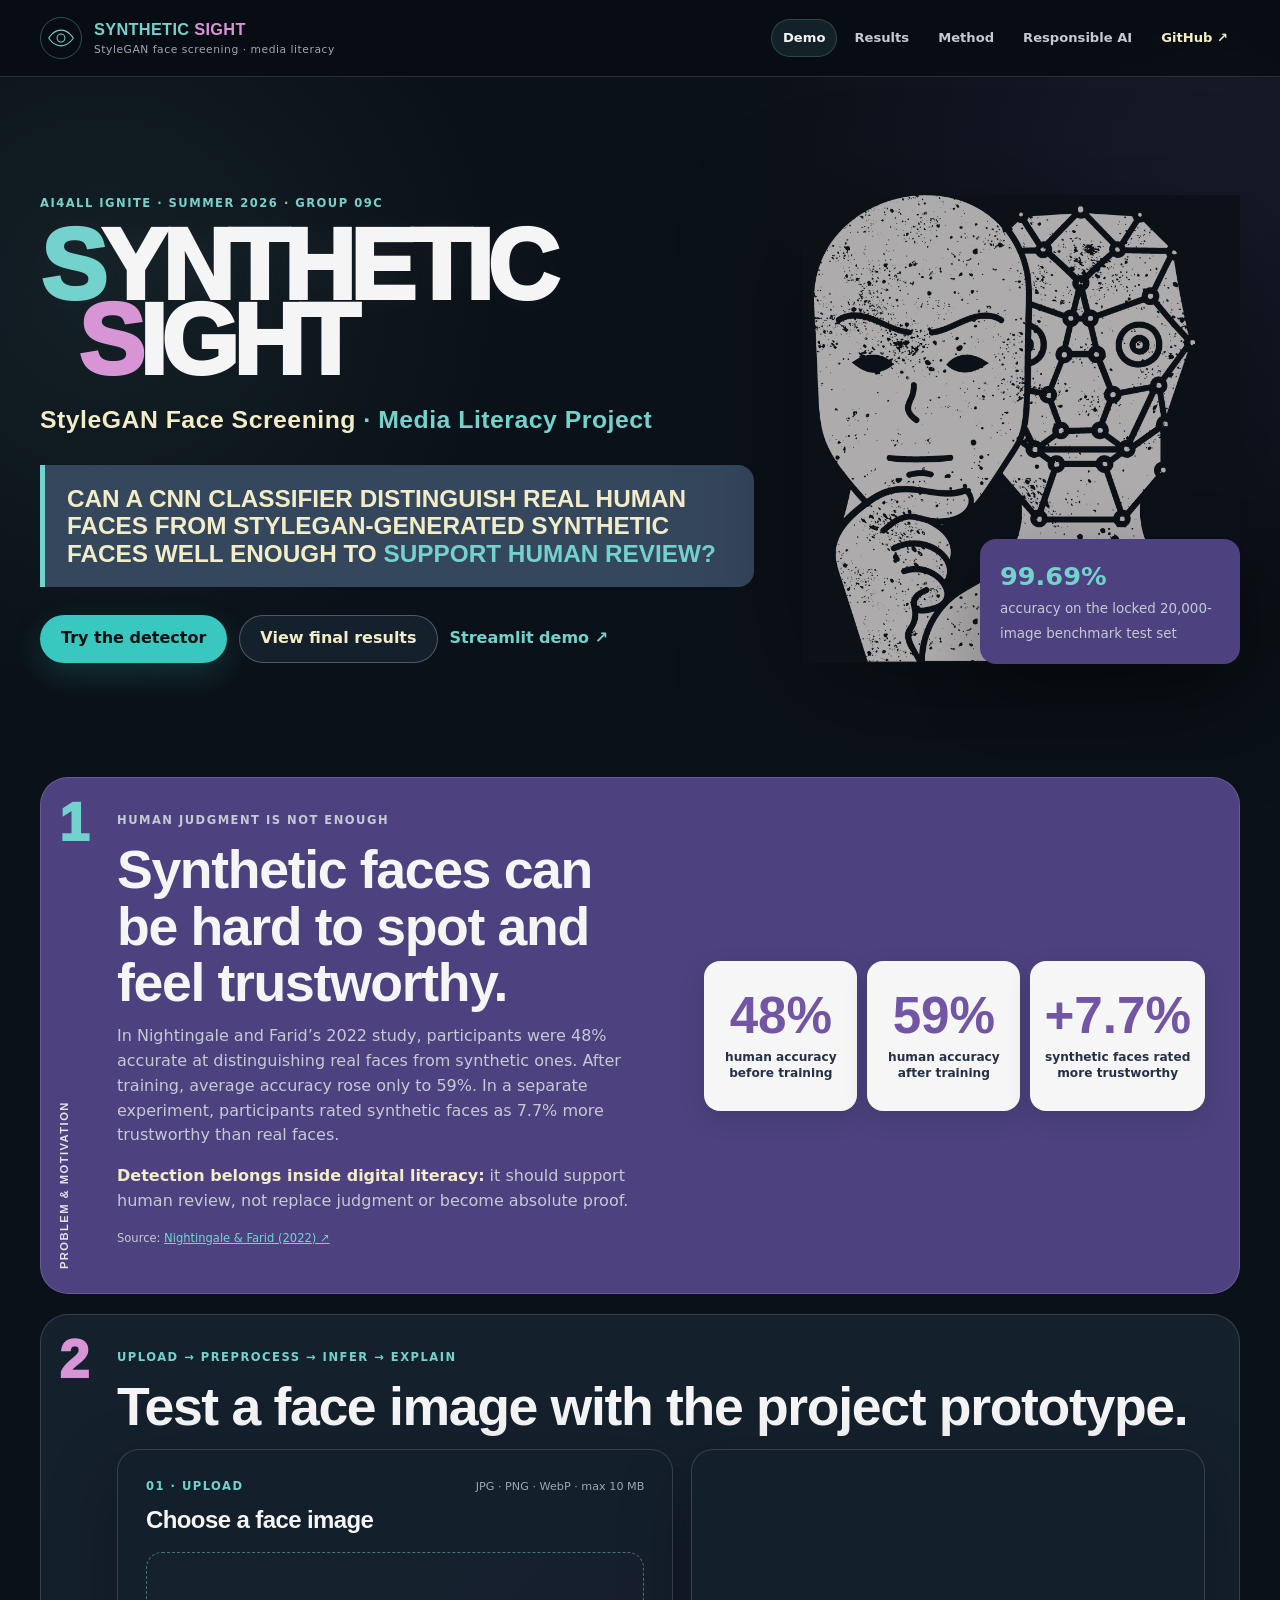
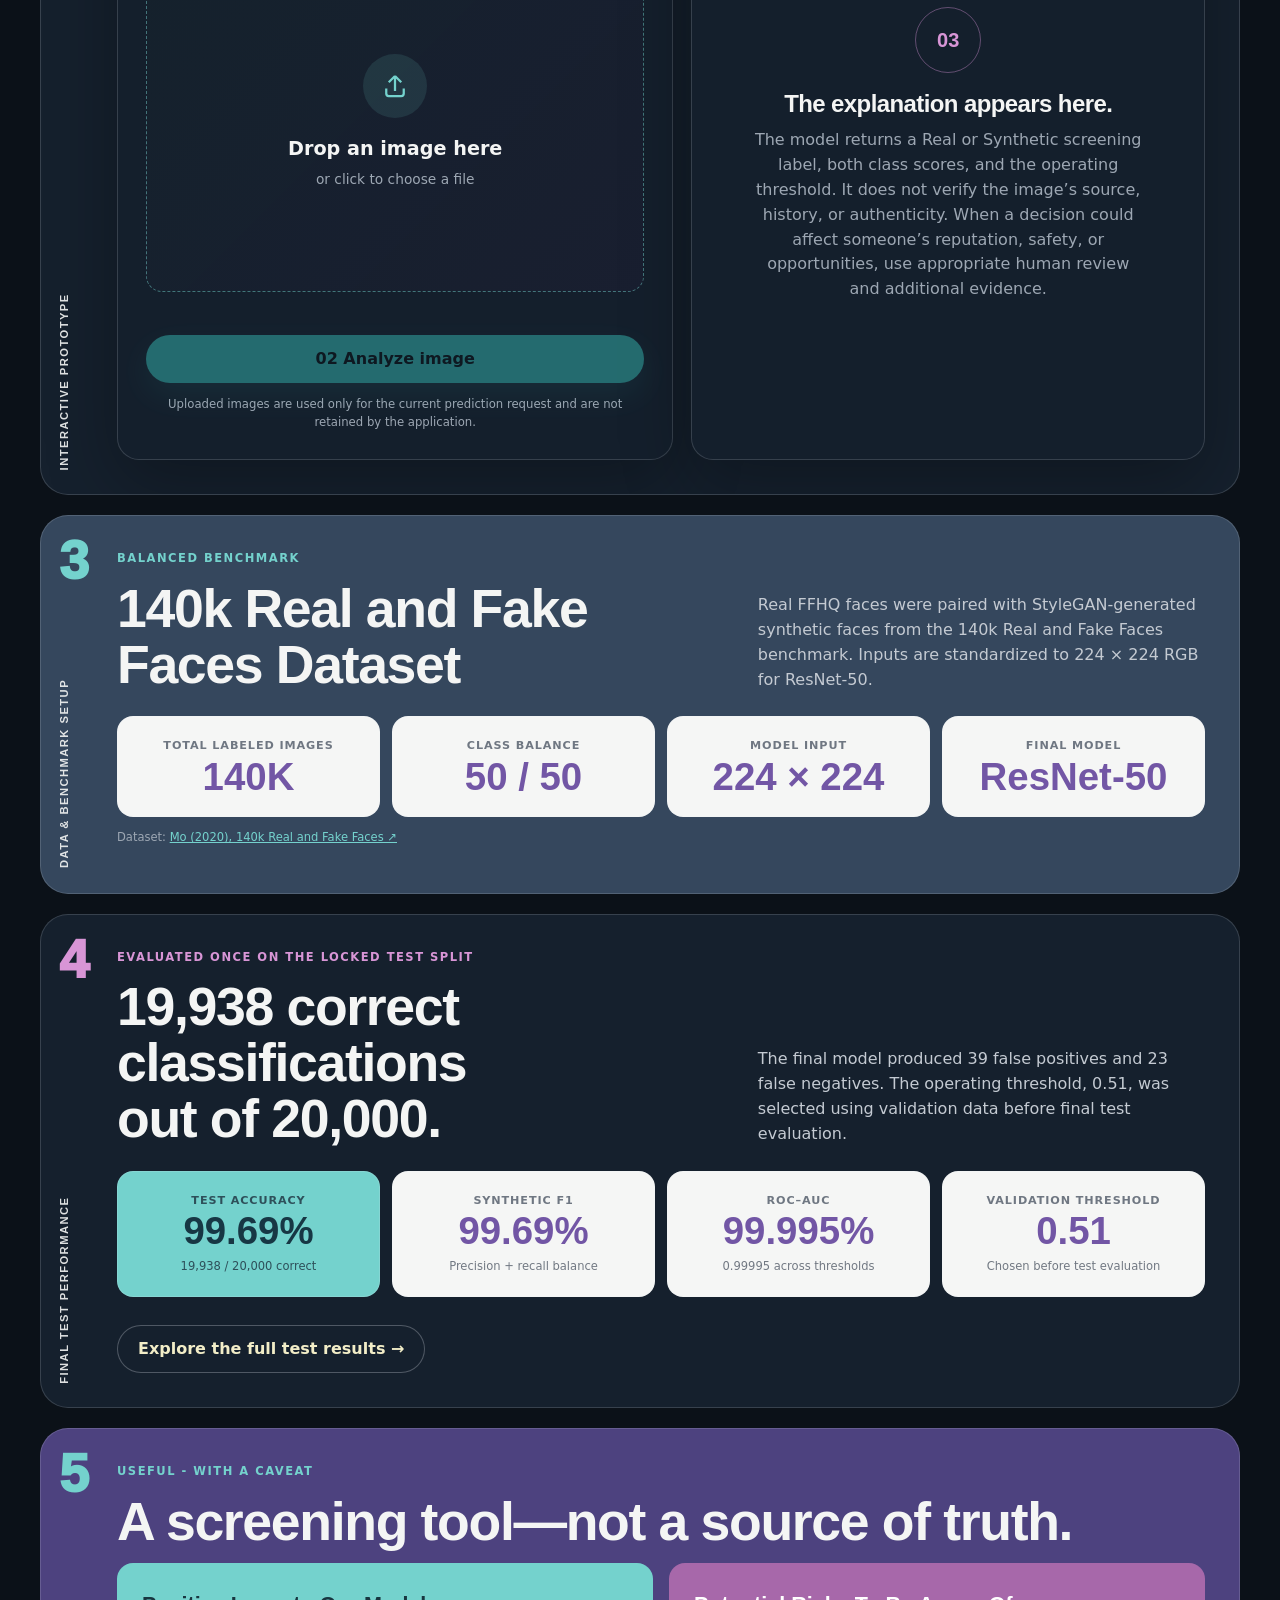
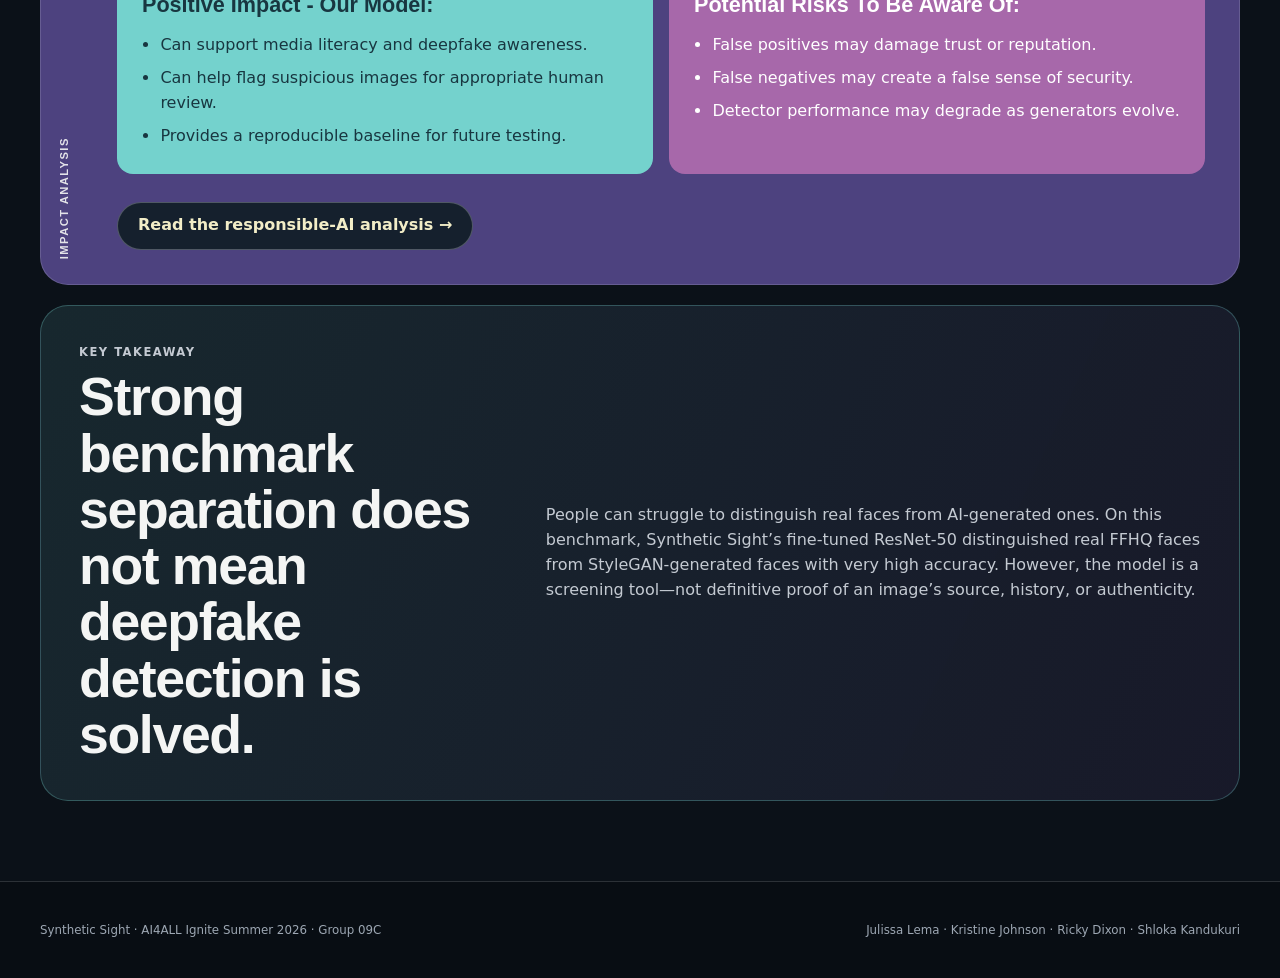
==== commit 3cc5c463: "Remove Evaluation Note" ====
--- a/frontend/index.html
+++ b/frontend/index.html
@@ -207,10 +207,10 @@
           selected using validation data before final test evaluation.</p>
       </div>
 
-      <p class="evaluation-note">
+      <!-- <p class="evaluation-note">
         To keep evaluation honest, training, validation, and test images were kept separate. The 0.51 decision threshold
         was chosen using validation data before the model was evaluated once on the held-out 20,000-image test set.
-      </p>
+      </p> -->
 
       <div class="metric-grid" aria-label="Final model performance">
         <article class="metric-card metric-primary"><span>Test accuracy</span><strong>99.69%</strong>
--- a/frontend/styles.css
+++ b/frontend/styles.css
@@ -1178,7 +1178,7 @@
   padding: 1rem 1.15rem;
   border-left: 4px solid var(--purple, #6c3cff);
   background: rgba(108, 60, 255, 0.08);
-  color: var(--text, #0b1118);
+  color: var(--text, var(--teal, #74d2cd));
   font-size: 0.95rem;
   line-height: 1.6;
 }
